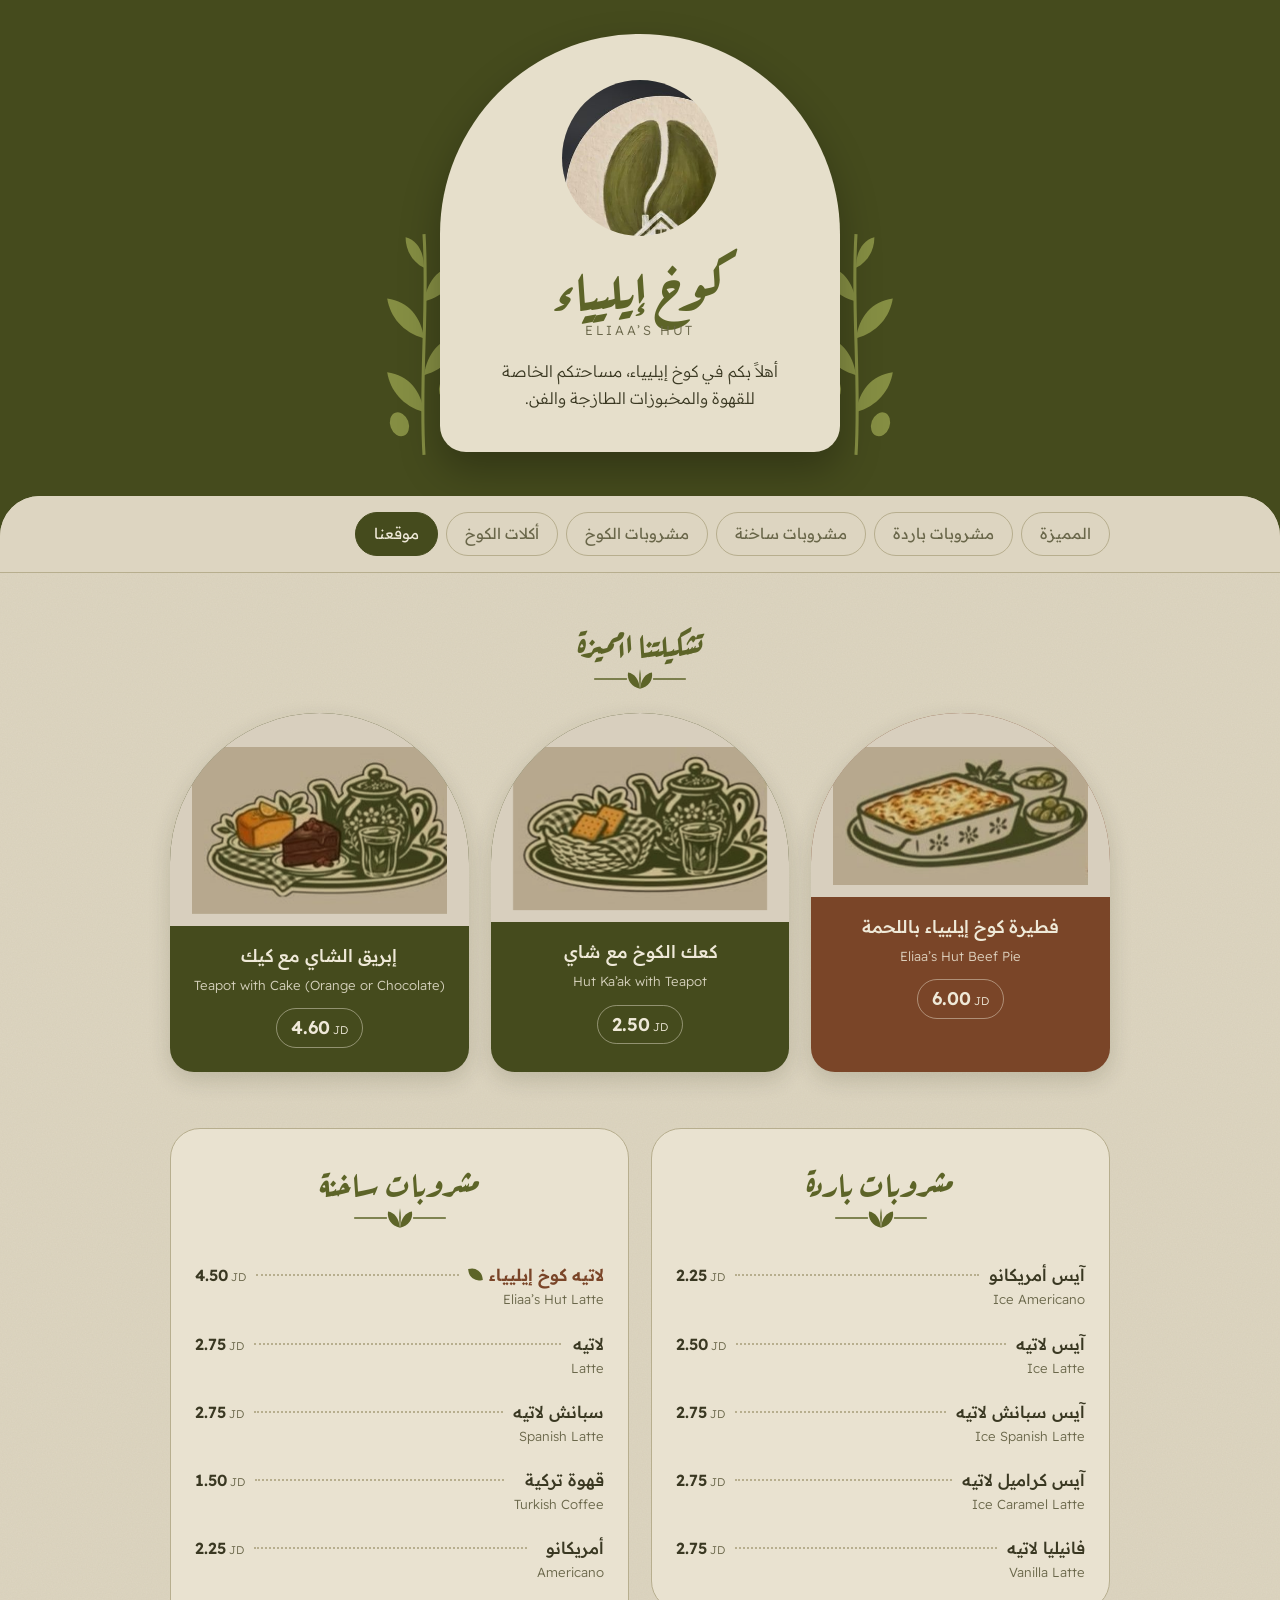
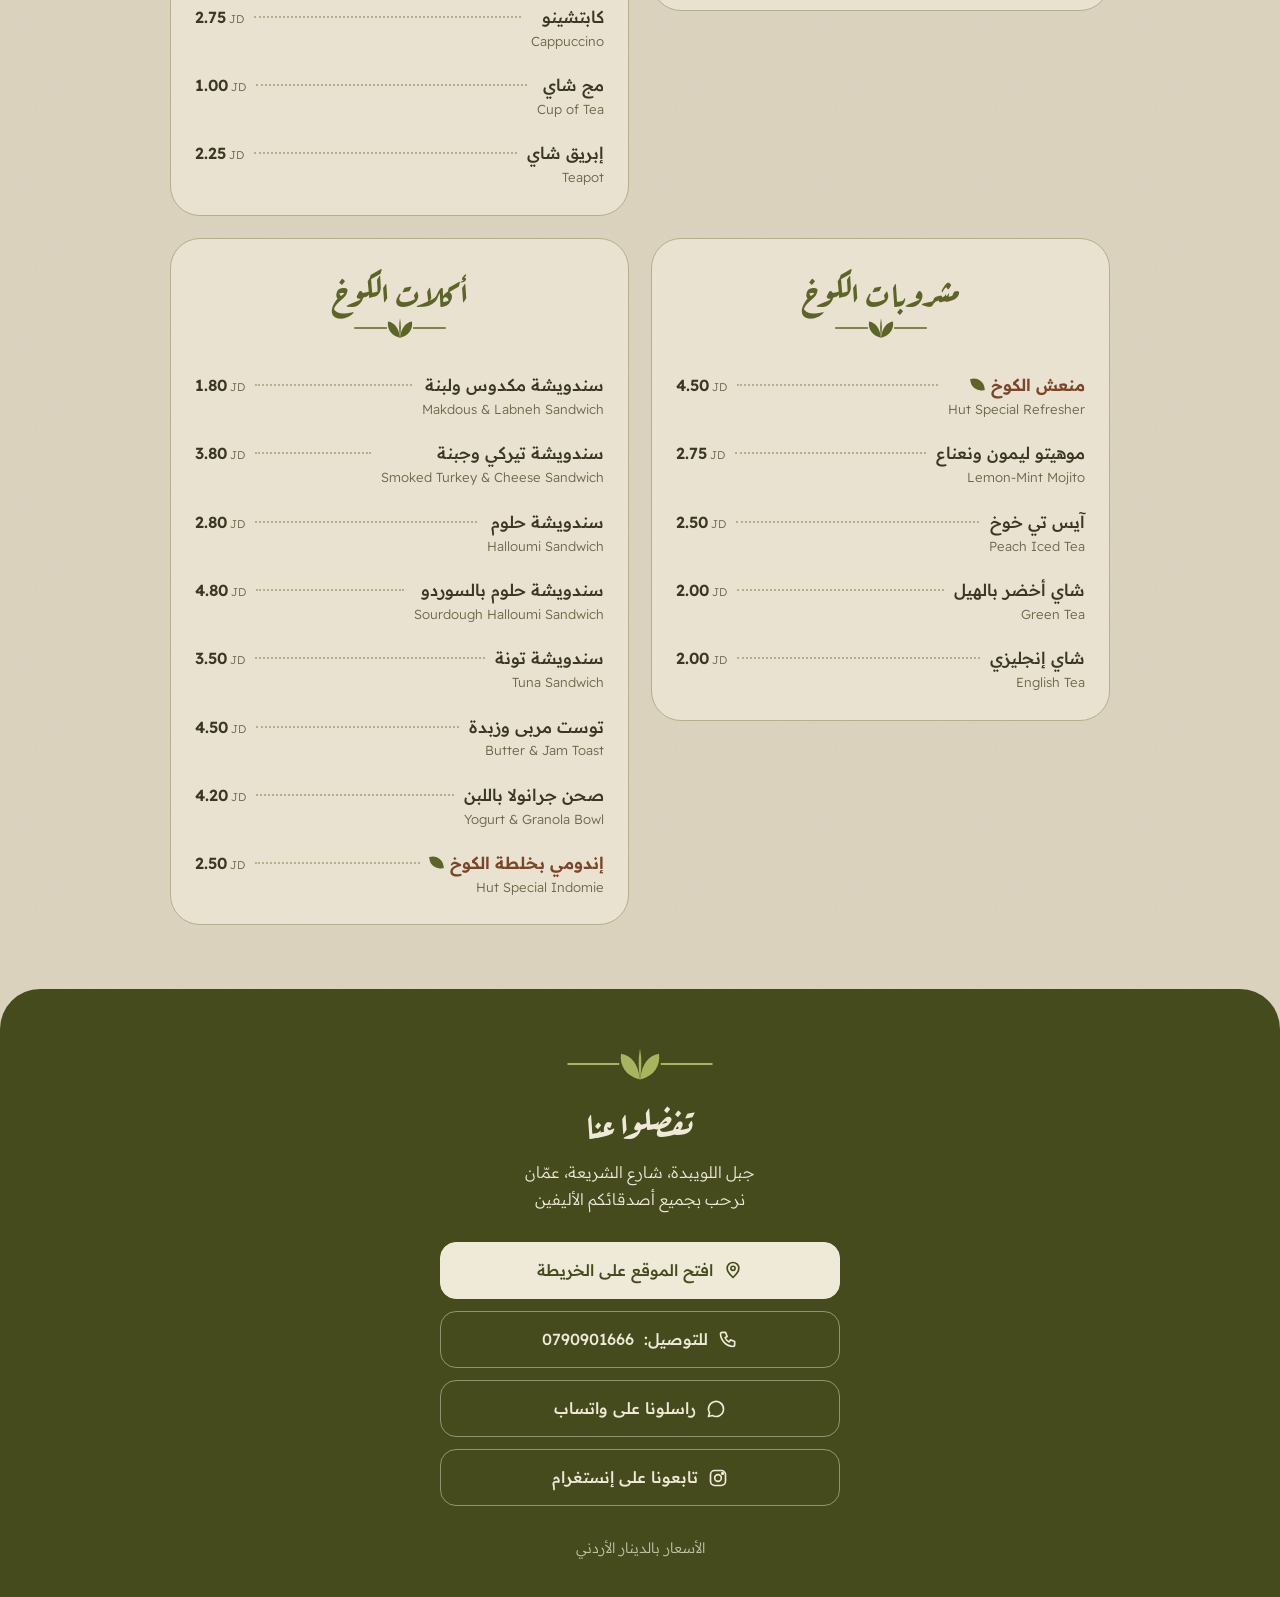
==== index.html @ 7c91b7c4 "Rename index (1).html to index.html" ====
<!DOCTYPE html>
<html lang="ar" dir="rtl">
<head>
<meta charset="utf-8">
<meta name="viewport" content="width=device-width, initial-scale=1, viewport-fit=cover">
<title>كوخ إيليياء | القائمة</title>
<link rel="preconnect" href="https://fonts.googleapis.com">
<link rel="preconnect" href="https://fonts.gstatic.com" crossorigin>
<link href="https://fonts.googleapis.com/css2?family=Aref+Ruqaa:wght@400;700&family=Readex+Pro:wght@300;400;500;600&display=swap" rel="stylesheet">
<style>
:root{
  --bg:#ddd5c1; --paper:#e9e2d0; --ink:#3a3822; --soft:#6a674a; --olive:#5d6428; --olive-d:#454b1d;
  --brown:#7a4528; --line:#b7ae8e; --on-olive:#efe9d8; --arch:#e6dfcb; --tile:#d8cfbe;
  box-sizing:border-box; padding-top:env(safe-area-inset-top,0px); padding-bottom:env(safe-area-inset-bottom,0px);
}
@media (prefers-color-scheme:dark){
  :root:not([data-theme="light"]){--bg:#1b1e14;--paper:#252919;--ink:#ece5d1;--soft:#b3ad8e;--olive:#a9b45e;--olive-d:#363b1a;--brown:#d9a07a;--line:#434730;--on-olive:#ece5d1}
}
:root[data-theme="dark"]{--bg:#1b1e14;--paper:#252919;--ink:#ece5d1;--soft:#b3ad8e;--olive:#a9b45e;--olive-d:#363b1a;--brown:#d9a07a;--line:#434730;--on-olive:#ece5d1}
*{box-sizing:border-box}
html{scroll-behavior:smooth;scroll-padding-top:calc(env(safe-area-inset-top,0px) + 70px)}
body{margin:0;background:var(--bg);color:var(--ink);font-family:"Readex Pro","Segoe UI",Tahoma,sans-serif;line-height:1.7;overflow-x:hidden;
  background-image:url("data:image/svg+xml,%3Csvg xmlns='http://www.w3.org/2000/svg' width='160' height='160'%3E%3Cfilter id='n'%3E%3CfeTurbulence type='fractalNoise' baseFrequency='.8' numOctaves='2'/%3E%3CfeColorMatrix values='0 0 0 0 .3 0 0 0 0 .28 0 0 0 0 .15 0 0 0 .08 0'/%3E%3C/filter%3E%3Crect width='160' height='160' filter='url(%23n)'/%3E%3C/svg%3E")}
body::before{content:"";position:fixed;inset:0 0 auto;height:env(safe-area-inset-top,0px);background:var(--olive-d);z-index:20}
a{color:inherit}
:focus-visible{outline:3px solid var(--brown);outline-offset:3px;border-radius:8px}
.wrap{max-width:980px;margin:0 auto;padding:0 20px}
.ar-font{font-family:"Aref Ruqaa","Amiri",serif}

/* hero: cream arch on olive, as on their printed menu */
.hero{background:var(--olive-d);color:var(--on-olive);padding:34px 0 84px;position:relative;overflow:hidden}
.hero .wrap{display:flex;justify-content:center;position:relative}
.arch{position:relative;width:min(100%,400px);background:var(--arch);color:var(--olive-d);border-radius:200px 200px 26px 26px;padding:46px 26px 40px;text-align:center;box-shadow:0 18px 40px rgba(0,0,0,.28);animation:up .9s cubic-bezier(.2,.7,.2,1) both}
.arch img{width:156px;height:156px;border-radius:50%;display:block;margin:0 auto 16px;animation:pop .9s .25s cubic-bezier(.2,.8,.3,1.2) both}
.arch h1{font-family:"Aref Ruqaa",serif;font-weight:700;font-size:clamp(2.6rem,11vw,3.4rem);line-height:1.2;margin:0;color:#5d6428}
.arch .en{margin:2px 0 16px;direction:ltr;font-weight:300;letter-spacing:.2em;font-size:.82rem;color:#6a674a}
.arch p.t{margin:0 auto;max-width:28ch;font-weight:300;font-size:1rem;color:#3a3822}
.twig{position:absolute;bottom:-6px;width:92px;height:230px;color:#8d9648;opacity:.9}
.twig.l{left:calc(50% - min(50%,200px) - 62px)}
.twig.r{right:calc(50% - min(50%,200px) - 62px);transform:scaleX(-1)}
@media(max-width:560px){.twig{display:none}}
@keyframes up{from{opacity:0;transform:translateY(26px)}to{opacity:1;transform:none}}
@keyframes pop{from{opacity:0;transform:scale(.7)}to{opacity:1;transform:none}}

.sheet{position:relative;margin-top:-40px;background:var(--bg);border-radius:40px 40px 0 0;background-image:inherit}

/* chips */
nav{position:sticky;top:env(safe-area-inset-top,0px);z-index:9;background:var(--bg);padding:12px 0;border-radius:40px 40px 0 0;box-shadow:0 1px 0 var(--line)}
nav .row{display:flex;gap:8px;overflow-x:auto;padding:4px 20px;scrollbar-width:none;max-width:980px;margin:0 auto}
nav .row::-webkit-scrollbar{display:none}
nav a{flex:none;text-decoration:none;font-size:.95rem;padding:8px 18px;border-radius:999px;border:1px solid var(--line);color:var(--soft);transition:background .2s,color .2s}
nav a.on{background:var(--olive-d);color:var(--on-olive);border-color:var(--olive-d)}

.sec-head{text-align:center;margin:0 0 22px}
.sec-head h2{font-family:"Aref Ruqaa",serif;font-weight:700;font-size:2.1rem;margin:0;line-height:1.3;color:var(--olive)}
.leaf{display:block;margin:4px auto 0;width:96px;height:24px;color:var(--olive)}
section{padding-top:48px}

/* signature cards */
.sig{display:grid;gap:18px}
.card{display:grid;grid-template-columns:42% 1fr;border-radius:24px;overflow:hidden;background:var(--olive-d);color:#efe9d8;box-shadow:0 8px 22px rgba(40,40,15,.16)}
.card.b{background:#7a4528}
.card .pic{background:var(--tile);display:flex;align-items:center;justify-content:center;padding:10px}
.card .pic img{width:100%;height:auto;display:block;mix-blend-mode:multiply}
.card .tx{padding:18px 18px;display:flex;flex-direction:column;justify-content:center;gap:6px}
.card .ar{font-size:1.1rem;font-weight:500;line-height:1.5}
.card .lat{font-size:.82rem;font-weight:300;opacity:.85;direction:ltr;text-align:right}
.card .p{align-self:flex-start;margin-top:6px;font-weight:600;font-size:1.15rem;direction:ltr;unicode-bidi:isolate;padding:3px 14px;border:1px solid rgba(239,233,216,.45);border-radius:999px}
.card .p small{font-weight:300;font-size:.7rem;margin-inline-start:3px}
@media(min-width:760px){
  .sig{grid-template-columns:repeat(3,1fr);gap:22px}
  .card{display:flex;flex-direction:column;border-radius:150px 150px 24px 24px}
  .card .pic{padding:34px 22px 12px}
  .card .tx{align-items:center;text-align:center;padding:16px 18px 24px}
  .card .lat{text-align:center}
  .card .p{align-self:center}
}

/* menu panels */
.panels{display:grid;gap:22px}
@media(min-width:820px){.panels{grid-template-columns:1fr 1fr;align-items:start}}
.panel{background:var(--paper);border:1px solid var(--line);border-radius:30px;padding:30px 24px 16px}
.panel section{padding:0}
.item{display:flex;align-items:baseline;gap:10px;padding:10px 0}
.item .n{flex:none;max-width:72%}
.item .ar{display:block;font-weight:500;font-size:1.04rem;line-height:1.5}
.item .lat{display:block;font-size:.82rem;color:var(--soft);font-weight:300;direction:ltr;text-align:right}
.item .dots{flex:1;border-bottom:2px dotted var(--line);transform:translateY(-5px);min-width:14px}
.item .p{flex:none;font-weight:600;color:var(--olive-d);direction:ltr;unicode-bidi:isolate;font-variant-numeric:tabular-nums}
.item .p small{font-weight:300;color:var(--soft);font-size:.7rem;margin-inline-start:3px}
:root:not([data-theme="light"]) .item .p{color:var(--ink)}
.item.house .ar{color:var(--brown);font-weight:600}
.item.house .ar::after{content:"";display:inline-block;width:.8em;height:.8em;margin-inline-start:7px;background:var(--olive);border-radius:0 80% 0 80%;transform:rotate(-8deg)}

/* footer */
footer{margin-top:64px;background:var(--olive-d);color:var(--on-olive);border-radius:40px 40px 0 0;padding:56px 0 calc(36px + env(safe-area-inset-bottom,0px));text-align:center;position:relative;overflow:hidden}
footer .orn{display:block;width:150px;height:38px;margin:0 auto 10px;color:#a9b45e}
footer h2{font-family:"Aref Ruqaa",serif;font-weight:700;font-size:2.2rem;margin:0 0 6px}
footer .addr{margin:0 0 28px;font-weight:300}
.btns{display:grid;gap:12px;max-width:400px;margin:0 auto}
.btn{display:flex;align-items:center;justify-content:center;gap:10px;padding:14px 18px;border-radius:16px;text-decoration:none;font-weight:500;border:1.5px solid rgba(239,233,216,.45);color:#efe9d8;transition:background .2s}
.btn.main{background:#efe9d8;color:#454b1d;border-color:#efe9d8}
.btn svg{width:20px;height:20px;flex:none}
.btn .tel{direction:ltr;unicode-bidi:isolate}
.btn:hover{background:rgba(239,233,216,.14)}
.btn.main:hover{background:#fff}
footer .tag{margin:30px 0 0;font-weight:300;font-size:.9rem;opacity:.75}
@media(prefers-reduced-motion:reduce){.arch,.arch img{animation:none}html{scroll-behavior:auto}}
</style>
</head>
<body>
<svg width="0" height="0" style="position:absolute" aria-hidden="true">
  <symbol id="leaf" viewBox="0 0 84 22"><g fill="currentColor"><path d="M0 11h30M54 11h30" stroke="currentColor" stroke-width="1.2" fill="none"/><path d="M42 20C34 18 30 12 31 5c6 1 10 6 11 15z"/><path d="M42 20C50 18 54 12 53 5c-6 1-10 6-11 15z"/><path d="M42 20C41 13 41 8 42 2c1 6 1 11 0 18z"/></g></symbol>
  <symbol id="twig" viewBox="0 0 60 150"><g fill="currentColor"><path d="M30 148C27 100 33 50 30 4" stroke="currentColor" stroke-width="2" fill="none"/><path d="M30 120C16 116 8 106 6 94c14 2 22 12 24 26z"/><path d="M30 96C44 92 52 82 54 70c-14 2-22 12-24 26z"/><path d="M30 72C16 68 8 58 6 46c14 2 22 12 24 26z"/><path d="M30 48C44 44 50 36 52 24c-14 2-20 12-22 24z"/><path d="M30 26C22 22 18 14 18 6c8 2 12 10 12 20z"/><ellipse cx="14" cy="128" rx="6" ry="8" transform="rotate(-20 14 128)"/><ellipse cx="46" cy="104" rx="6" ry="8" transform="rotate(20 46 104)"/></g></symbol>
</svg>

<header class="hero">
  <div class="wrap">
    <svg class="twig l" aria-hidden="true"><use href="#twig"/></svg>
    <svg class="twig r" aria-hidden="true"><use href="#twig"/></svg>
    <div class="arch">
      <img src="[data-uri]" alt="شعار كوخ إيليياء: حبة بن خضراء وبيت صغير">
      <h1>كوخ إيليياء</h1>
      <p class="en">ELIAA’S HUT</p>
      <p class="t">أهلاً بكم في كوخ إيليياء، مساحتكم الخاصة للقهوة والمخبوزات الطازجة والفن.</p>
    </div>
  </div>
</header>

<div class="sheet">
<nav aria-label="أقسام القائمة"><div class="row" id="tabs"></div></nav>
<main class="wrap" id="menu">
  <section id="sig">
    <div class="sec-head"><h2>تشكيلتنا المميزة</h2><svg class="leaf" aria-hidden="true"><use href="#leaf"/></svg></div>
    <div class="sig">
      <div class="card b"><div class="pic"><img alt="فطيرة اللحمة" src="[data-uri]"></div><div class="tx"><span class="ar">فطيرة كوخ إيليياء باللحمة</span><span class="lat">Eliaa’s Hut Beef Pie</span><span class="p">6.00<small>JD</small></span></div></div>
      <div class="card"><div class="pic"><img alt="كعك مع إبريق شاي" src="[data-uri]"></div><div class="tx"><span class="ar">كعك الكوخ مع شاي</span><span class="lat">Hut Ka’ak with Teapot</span><span class="p">2.50<small>JD</small></span></div></div>
      <div class="card"><div class="pic"><img alt="إبريق شاي مع كيك" src="[data-uri]"></div><div class="tx"><span class="ar">إبريق الشاي مع كيك</span><span class="lat">Teapot with Cake (Orange or Chocolate)</span><span class="p">4.60<small>JD</small></span></div></div>
    </div>
  </section>
  <div class="panels" id="panels" style="margin-top:56px"></div>
</main>

<footer id="find">
  <div class="wrap">
    <svg class="orn" aria-hidden="true"><use href="#leaf"/></svg>
    <h2>تفضلوا عنا</h2>
    <p class="addr">جبل اللويبدة، شارع الشريعة، عمّان<br>نرحب بجميع أصدقائكم الأليفين</p>
    <div class="btns">
      <a class="btn main" href="https://maps.app.goo.gl/DpFZ5mfxwwh576C3A" target="_blank" rel="noopener">
        <svg viewBox="0 0 24 24" fill="none" stroke="currentColor" stroke-width="2" stroke-linecap="round" stroke-linejoin="round"><path d="M12 21s7-6.2 7-11a7 7 0 1 0-14 0c0 4.8 7 11 7 11z"/><circle cx="12" cy="10" r="2.5"/></svg>
        افتح الموقع على الخريطة</a>
      <a class="btn" href="tel:+962790901666">
        <svg viewBox="0 0 24 24" fill="none" stroke="currentColor" stroke-width="2" stroke-linecap="round" stroke-linejoin="round"><path d="M5 4h4l2 5-2.5 1.5a11 11 0 0 0 5 5L15 13l5 2v4a2 2 0 0 1-2 2A16 16 0 0 1 3 6a2 2 0 0 1 2-2z"/></svg>
        للتوصيل: <span class="tel">0790901666</span></a>
      <a class="btn" href="https://wa.me/962790901666" target="_blank" rel="noopener">
        <svg viewBox="0 0 24 24" fill="none" stroke="currentColor" stroke-width="2" stroke-linecap="round" stroke-linejoin="round"><path d="M21 12a9 9 0 0 1-13.4 7.8L3 21l1.3-4.4A9 9 0 1 1 21 12z"/></svg>
        راسلونا على واتساب</a>
      <a class="btn" href="https://www.instagram.com/kukhelia.jo" target="_blank" rel="noopener">
        <svg viewBox="0 0 24 24" fill="none" stroke="currentColor" stroke-width="2" stroke-linecap="round" stroke-linejoin="round"><rect x="3" y="3" width="18" height="18" rx="5"/><circle cx="12" cy="12" r="4"/><circle cx="17.5" cy="6.5" r="1" fill="currentColor"/></svg>
        تابعونا على إنستغرام</a>
    </div>
    <p class="tag">الأسعار بالدينار الأردني</p>
  </div>
</footer>
</div>

<script>
var M=[
{id:"cold",t:"مشروبات باردة",i:[
 ["آيس أمريكانو","Ice Americano","2.25"],["آيس لاتيه","Ice Latte","2.50"],
 ["آيس سبانش لاتيه","Ice Spanish Latte","2.75"],["آيس كراميل لاتيه","Ice Caramel Latte","2.75"],
 ["فانيليا لاتيه","Vanilla Latte","2.75"]]},
{id:"hot",t:"مشروبات ساخنة",i:[
 ["لاتيه كوخ إيليياء","Eliaa’s Hut Latte","4.50",1],["لاتيه","Latte","2.75"],
 ["سبانش لاتيه","Spanish Latte","2.75"],["قهوة تركية","Turkish Coffee","1.50"],
 ["أمريكانو","Americano","2.25"],["كابتشينو","Cappuccino","2.75"],
 ["مج شاي","Cup of Tea","1.00"],["إبريق شاي","Teapot","2.25"]]},
{id:"hut",t:"مشروبات الكوخ",i:[
 ["منعش الكوخ","Hut Special Refresher","4.50",1],["موهيتو ليمون ونعناع","Lemon-Mint Mojito","2.75"],
 ["آيس تي خوخ","Peach Iced Tea","2.50"],["شاي أخضر بالهيل","Green Tea","2.00"],
 ["شاي إنجليزي","English Tea","2.00"]]},
{id:"food",t:"أكلات الكوخ",i:[
 ["سندويشة مكدوس ولبنة","Makdous & Labneh Sandwich","1.80"],
 ["سندويشة تيركي وجبنة","Smoked Turkey & Cheese Sandwich","3.80"],
 ["سندويشة حلوم","Halloumi Sandwich","2.80"],
 ["سندويشة حلوم بالسوردو","Sourdough Halloumi Sandwich","4.80"],
 ["سندويشة تونة","Tuna Sandwich","3.50"],
 ["توست مربى وزبدة","Butter & Jam Toast","4.50"],
 ["صحن جرانولا باللبن","Yogurt & Granola Bowl","4.20"],
 ["إندومي بخلطة الكوخ","Hut Special Indomie","2.50",1]]}
];
var h="",t='<a href="#sig">المميزة</a>';
M.forEach(function(s){
  h+='<div class="panel"><section id="'+s.id+'"><div class="sec-head"><h2>'+s.t+'</h2><svg class="leaf" aria-hidden="true"><use href="#leaf"/></svg></div>';
  s.i.forEach(function(x){
    h+='<div class="item'+(x[3]?' house':'')+'"><div class="n"><span class="ar">'+x[0]+'</span><span class="lat">'+x[1]+'</span></div><span class="dots"></span><span class="p">'+x[2]+'<small>JD</small></span></div>';
  });
  h+='</section></div>';
  t+='<a href="#'+s.id+'">'+s.t+'</a>';
});
document.getElementById("panels").innerHTML=h;
var tabs=document.getElementById("tabs");tabs.innerHTML=t+'<a href="#find">موقعنا</a>';
var links=[].slice.call(tabs.children);
if("IntersectionObserver" in window){
  var io=new IntersectionObserver(function(es){es.forEach(function(e){if(e.isIntersecting){
    links.forEach(function(a){var on=a.getAttribute("href")==="#"+e.target.id;a.classList.toggle("on",on);
      if(on){try{a.scrollIntoView({inline:"center",block:"nearest"})}catch(_){}}});
  }})},{rootMargin:"-30% 0px -60% 0px"});
  [].slice.call(document.querySelectorAll("section,#find")).forEach(function(s){io.observe(s)});
}
</script>
</body>
</html>
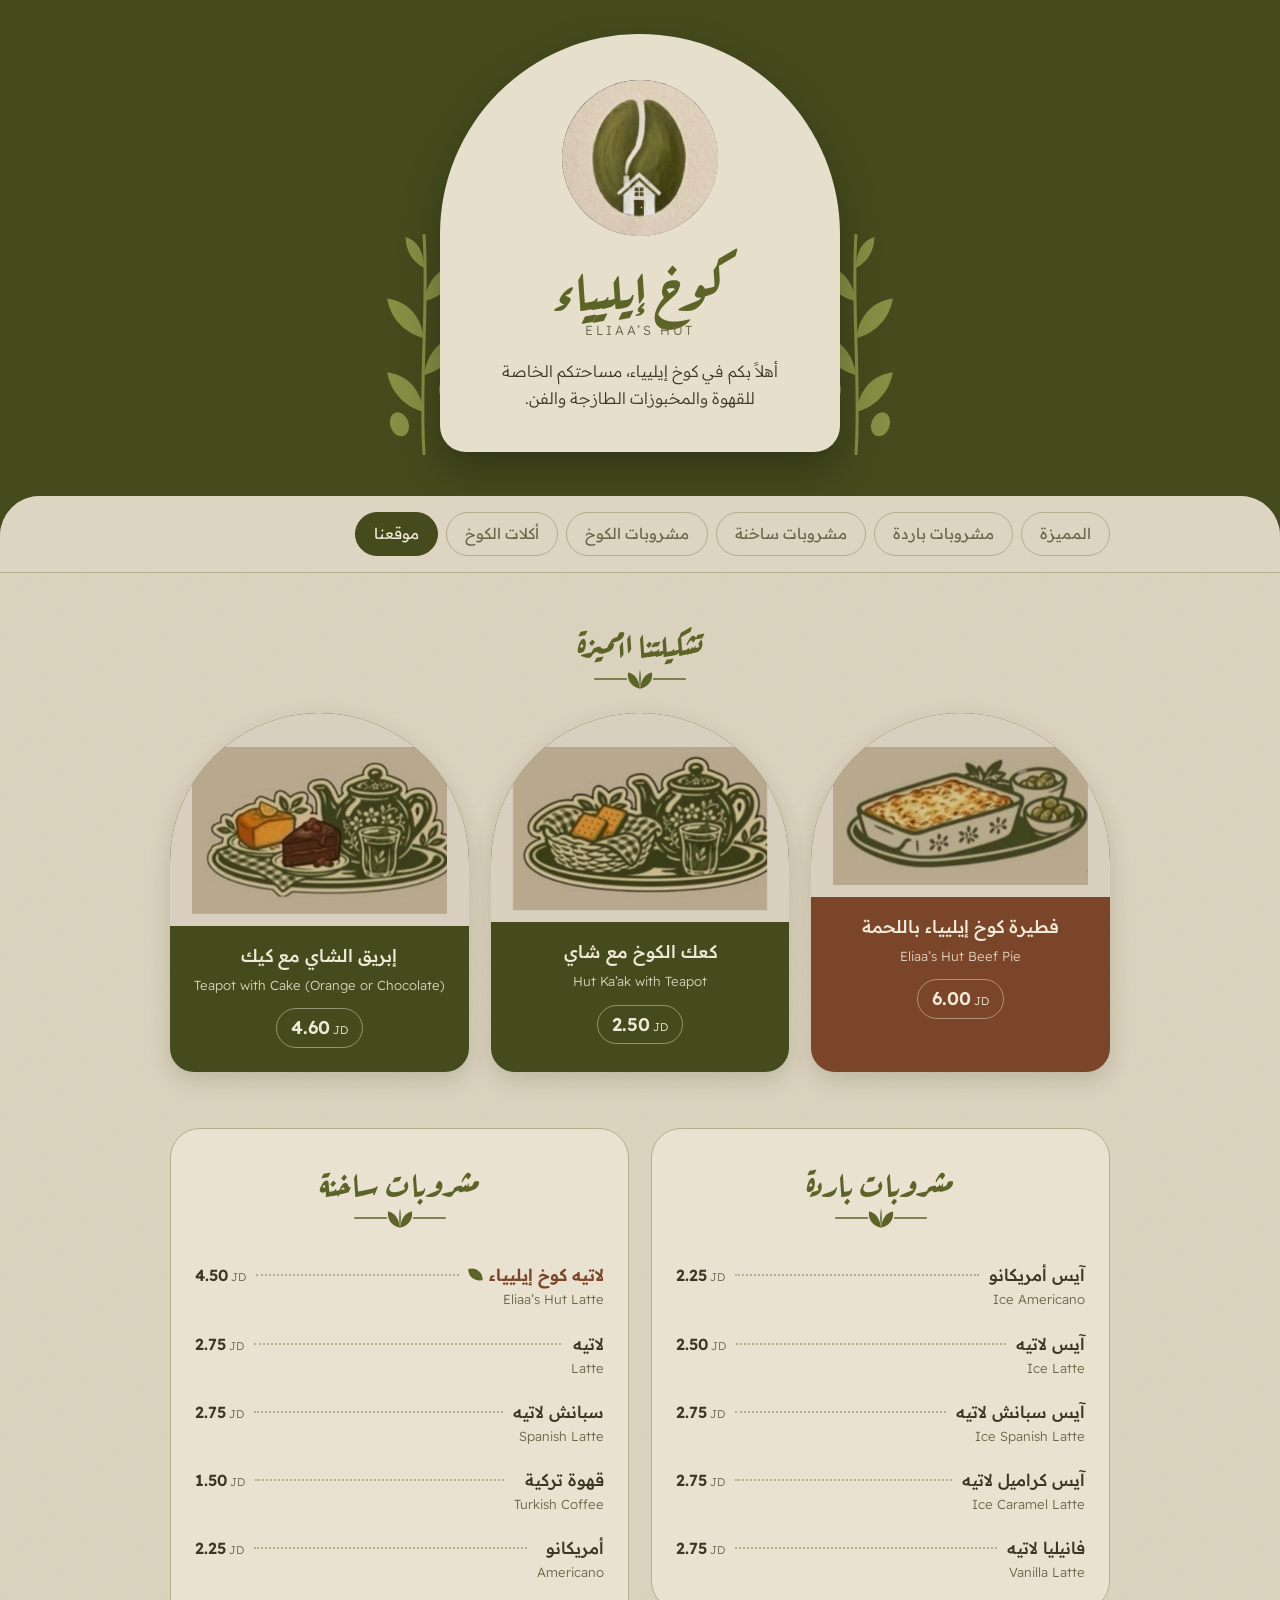
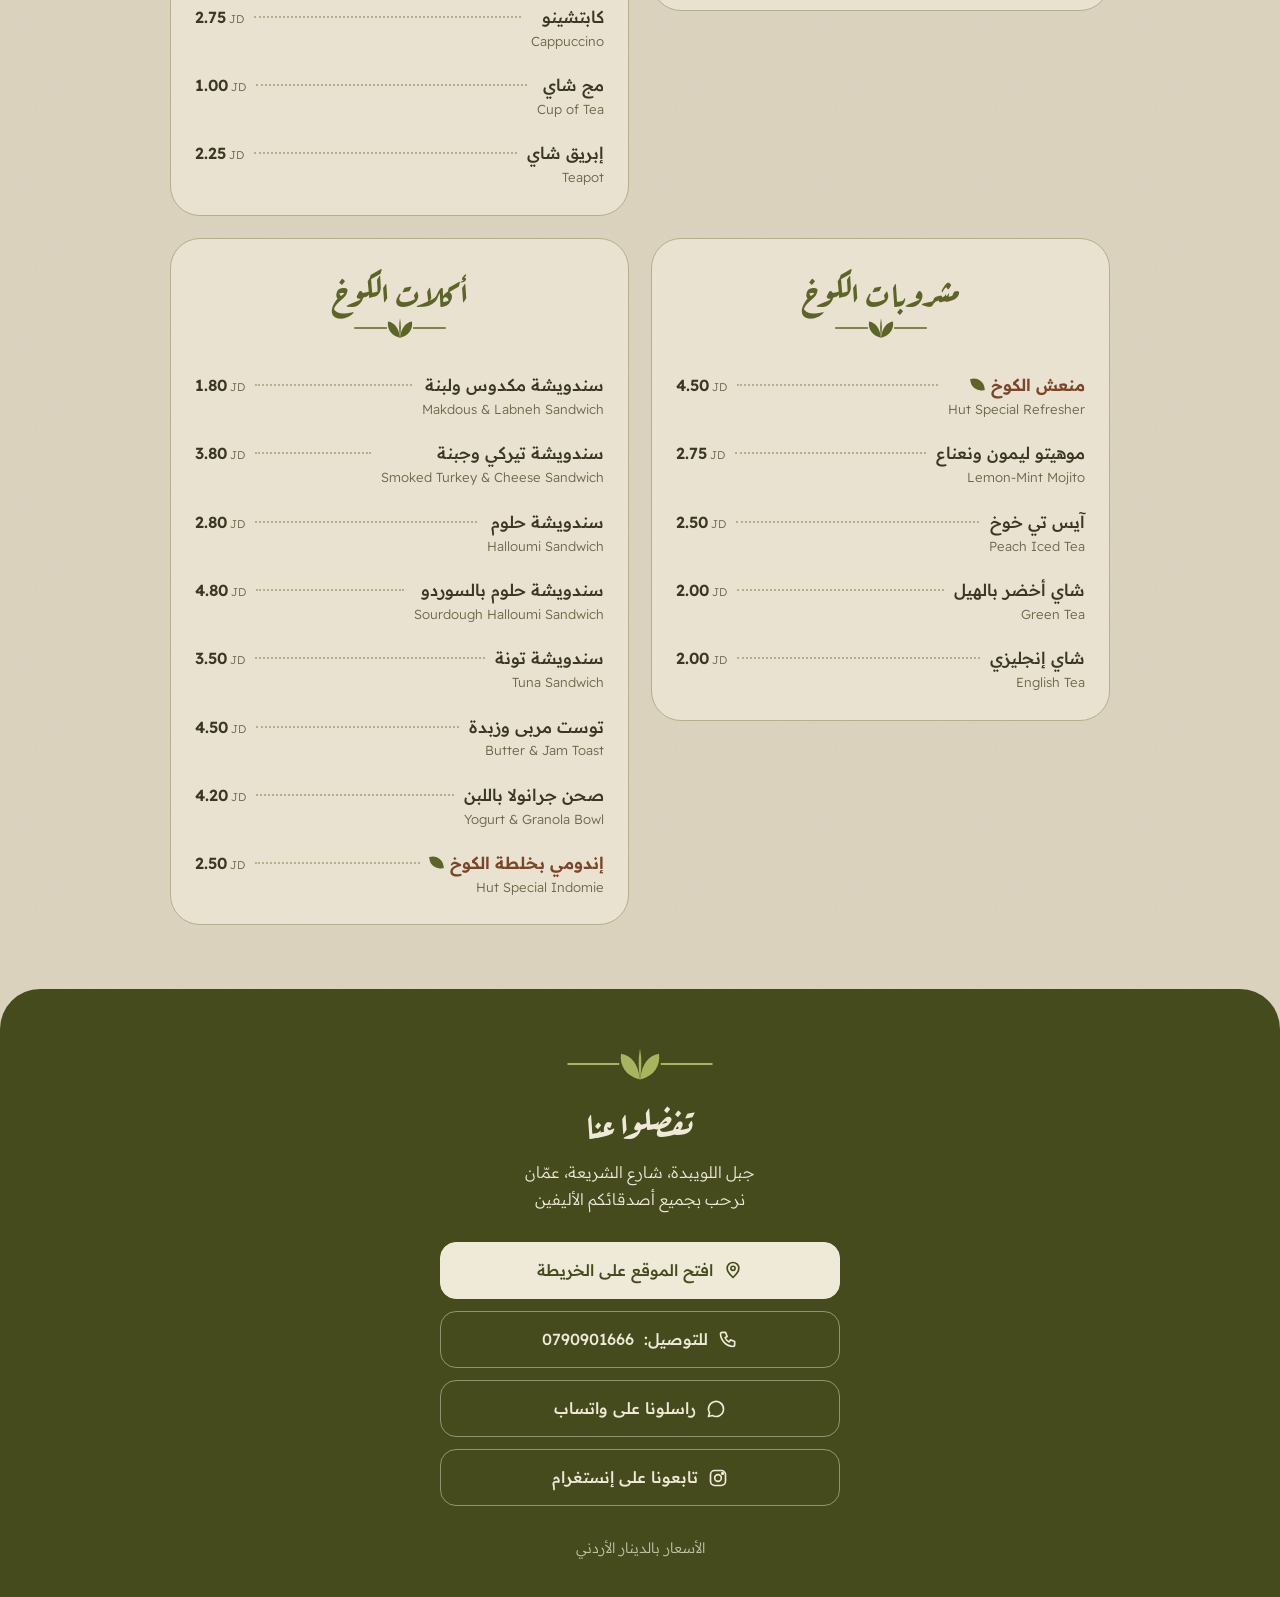
==== commit 981f6fef: "Update index.html" ====
--- a/index.html
+++ b/index.html
@@ -19,7 +19,7 @@
 :root[data-theme="dark"]{--bg:#1b1e14;--paper:#252919;--ink:#ece5d1;--soft:#b3ad8e;--olive:#a9b45e;--olive-d:#363b1a;--brown:#d9a07a;--line:#434730;--on-olive:#ece5d1}
 *{box-sizing:border-box}
 html{scroll-behavior:smooth;scroll-padding-top:calc(env(safe-area-inset-top,0px) + 70px)}
-body{margin:0;background:var(--bg);color:var(--ink);font-family:"Readex Pro","Segoe UI",Tahoma,sans-serif;line-height:1.7;overflow-x:hidden;
+body{margin:0;background:var(--bg);color:var(--ink);font-family:"Readex Pro","Segoe UI",Tahoma,sans-serif;line-height:1.7;overflow-x:clip;
   background-image:url("data:image/svg+xml,%3Csvg xmlns='http://www.w3.org/2000/svg' width='160' height='160'%3E%3Cfilter id='n'%3E%3CfeTurbulence type='fractalNoise' baseFrequency='.8' numOctaves='2'/%3E%3CfeColorMatrix values='0 0 0 0 .3 0 0 0 0 .28 0 0 0 0 .15 0 0 0 .08 0'/%3E%3C/filter%3E%3Crect width='160' height='160' filter='url(%23n)'/%3E%3C/svg%3E")}
 body::before{content:"";position:fixed;inset:0 0 auto;height:env(safe-area-inset-top,0px);background:var(--olive-d);z-index:20}
 a{color:inherit}
@@ -119,7 +119,7 @@
     <svg class="twig l" aria-hidden="true"><use href="#twig"/></svg>
     <svg class="twig r" aria-hidden="true"><use href="#twig"/></svg>
     <div class="arch">
-      <img src="[data-uri]" alt="شعار كوخ إيليياء: حبة بن خضراء وبيت صغير">
+      <img src="[data-uri]" alt="شعار كوخ إيليياء: حبة بن خضراء وبيت صغير">
       <h1>كوخ إيليياء</h1>
       <p class="en">ELIAA’S HUT</p>
       <p class="t">أهلاً بكم في كوخ إيليياء، مساحتكم الخاصة للقهوة والمخبوزات الطازجة والفن.</p>
@@ -202,12 +202,18 @@
 document.getElementById("panels").innerHTML=h;
 var tabs=document.getElementById("tabs");tabs.innerHTML=t+'<a href="#find">موقعنا</a>';
 var links=[].slice.call(tabs.children);
+var cur="";
+function setOn(id){
+  if(id===cur)return;cur=id;
+  links.forEach(function(a){
+    var on=a.getAttribute("href")==="#"+id;a.classList.toggle("on",on);
+    if(on){var r=a.getBoundingClientRect(),t=tabs.getBoundingClientRect();
+      tabs.scrollLeft+=(r.left+r.width/2)-(t.left+t.width/2);}
+  });
+}
 if("IntersectionObserver" in window){
-  var io=new IntersectionObserver(function(es){es.forEach(function(e){if(e.isIntersecting){
-    links.forEach(function(a){var on=a.getAttribute("href")==="#"+e.target.id;a.classList.toggle("on",on);
-      if(on){try{a.scrollIntoView({inline:"center",block:"nearest"})}catch(_){}}});
-  }})},{rootMargin:"-30% 0px -60% 0px"});
-  [].slice.call(document.querySelectorAll("section,#find")).forEach(function(s){io.observe(s)});
+  var io=new IntersectionObserver(function(es){es.forEach(function(e){if(e.isIntersecting)setOn(e.target.id)})},{rootMargin:"-30% 0px -60% 0px"});
+  [].slice.call(document.querySelectorAll("section,#find")).forEach(function(x){io.observe(x)});
 }
 </script>
 </body>
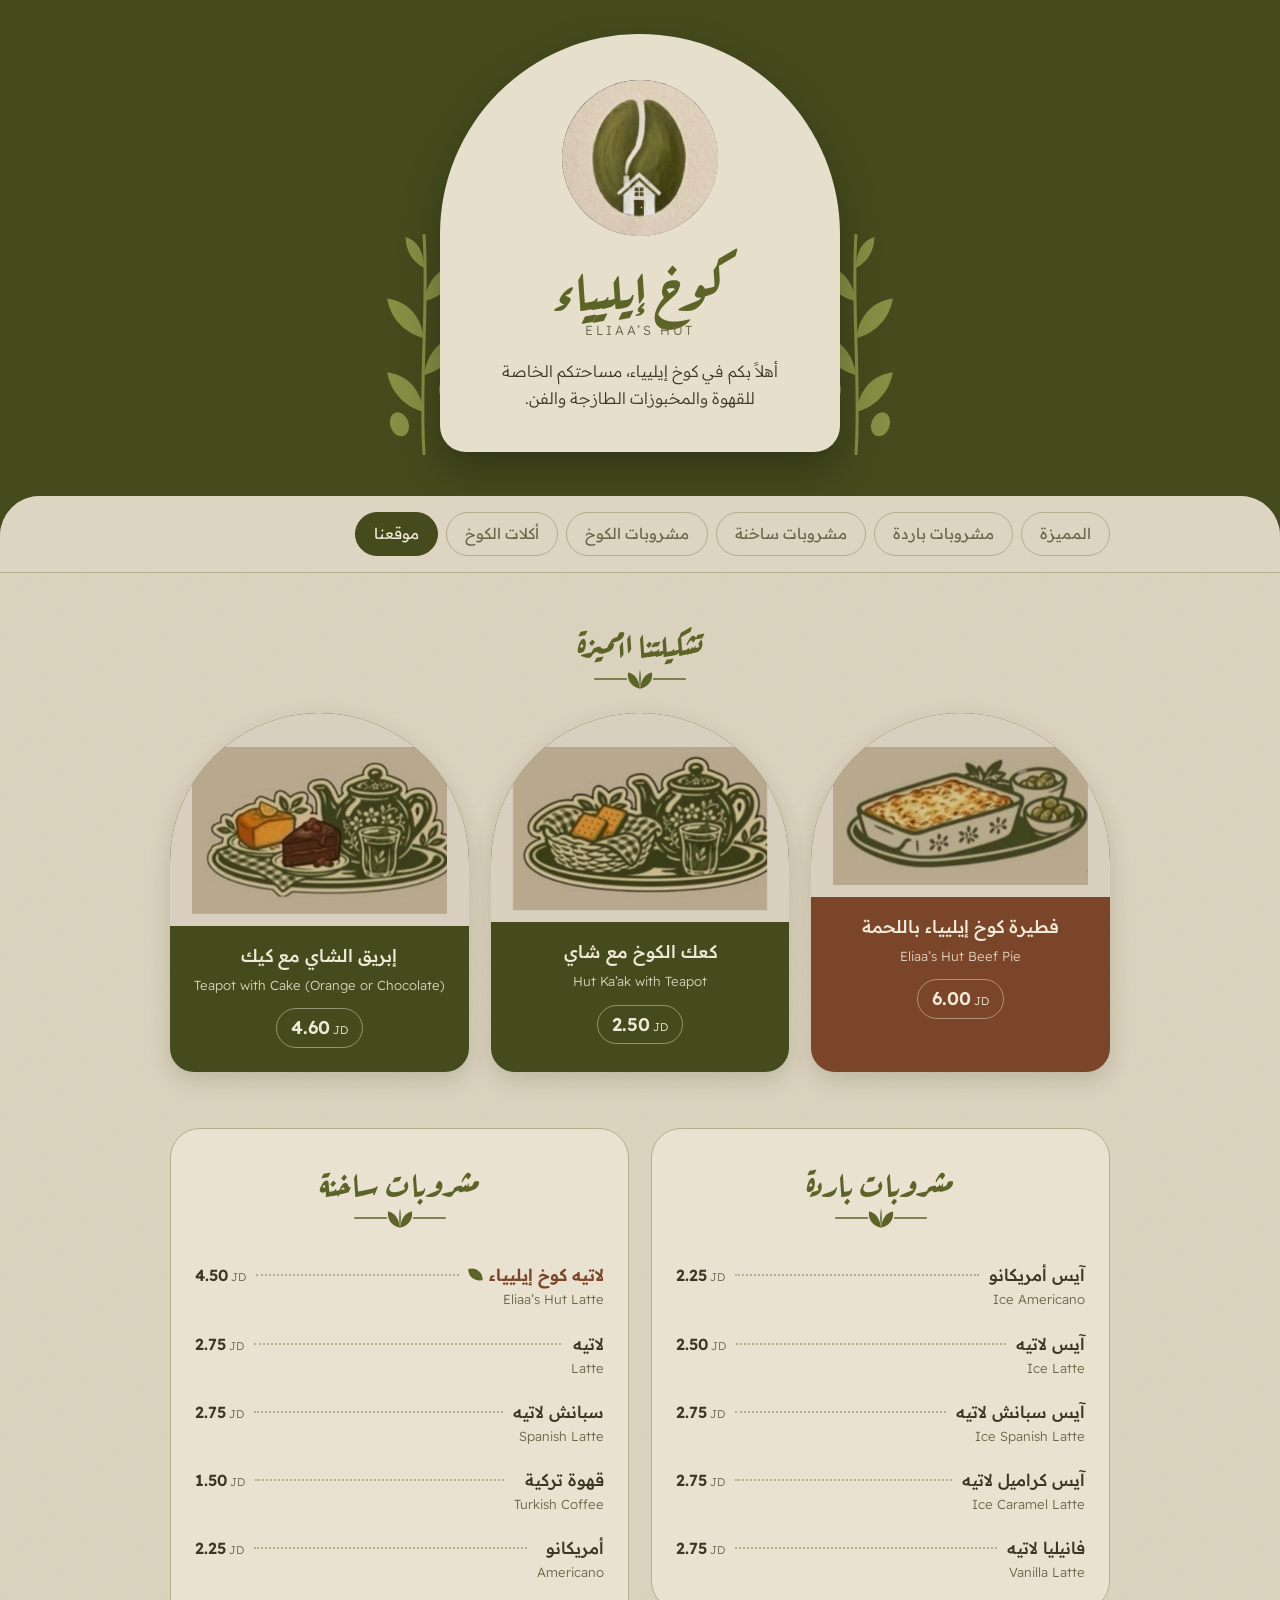
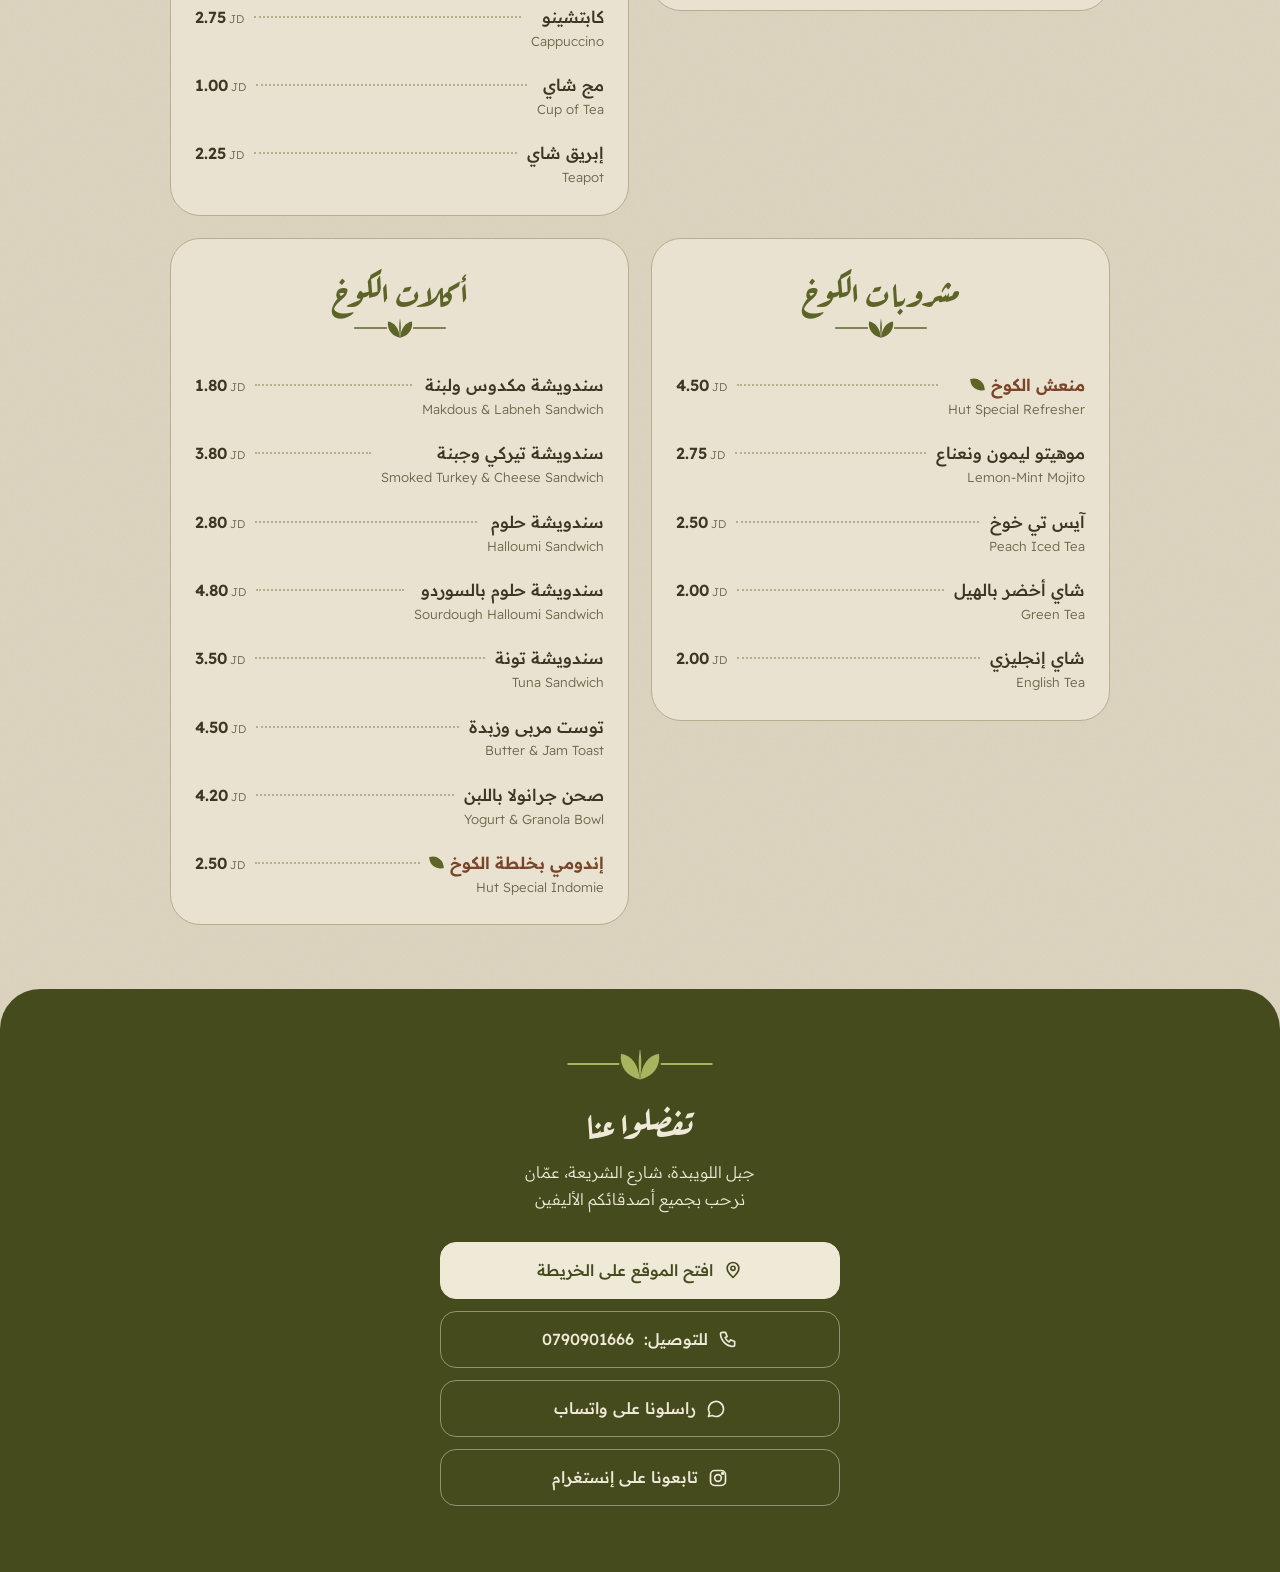
==== commit eef144a0: "Update index.html" ====
--- a/index.html
+++ b/index.html
@@ -160,7 +160,7 @@
         <svg viewBox="0 0 24 24" fill="none" stroke="currentColor" stroke-width="2" stroke-linecap="round" stroke-linejoin="round"><rect x="3" y="3" width="18" height="18" rx="5"/><circle cx="12" cy="12" r="4"/><circle cx="17.5" cy="6.5" r="1" fill="currentColor"/></svg>
         تابعونا على إنستغرام</a>
     </div>
-    <p class="tag">الأسعار بالدينار الأردني</p>
+    <p class="tag"></p>
   </div>
 </footer>
 </div>
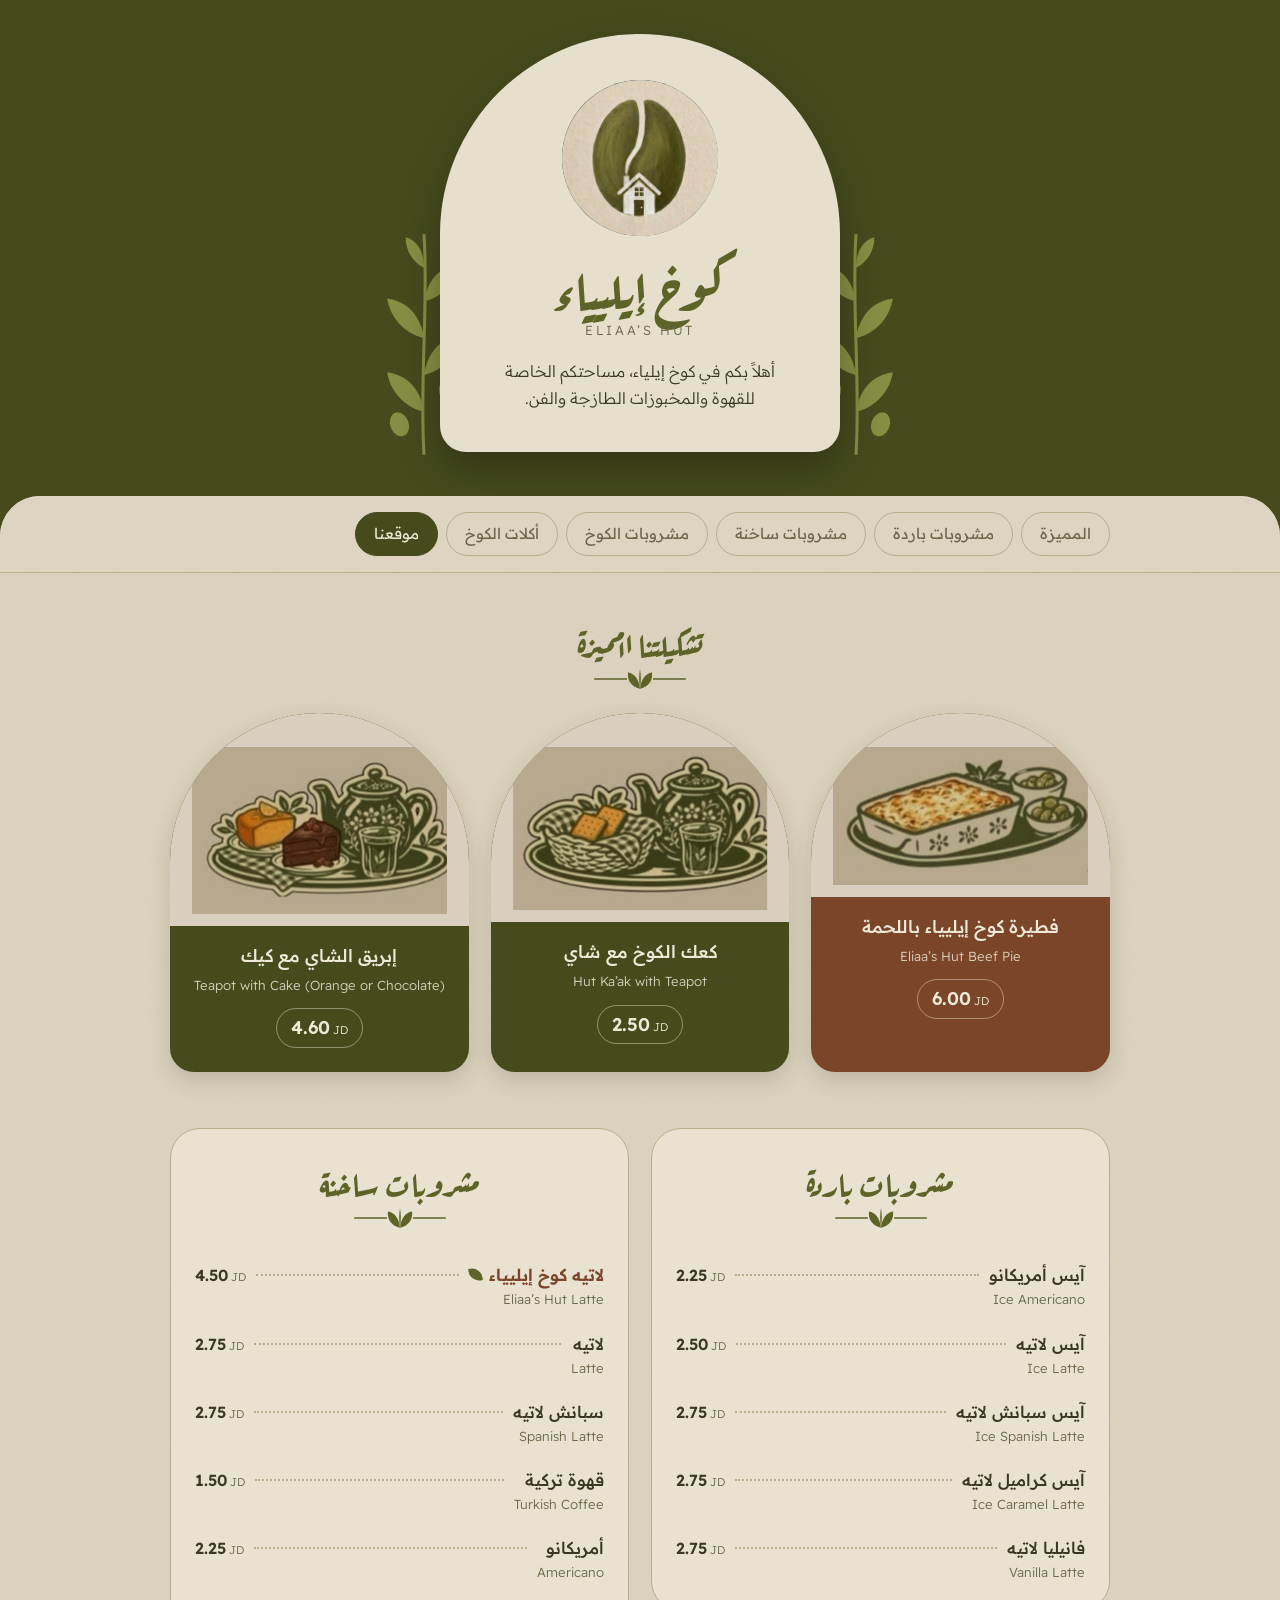
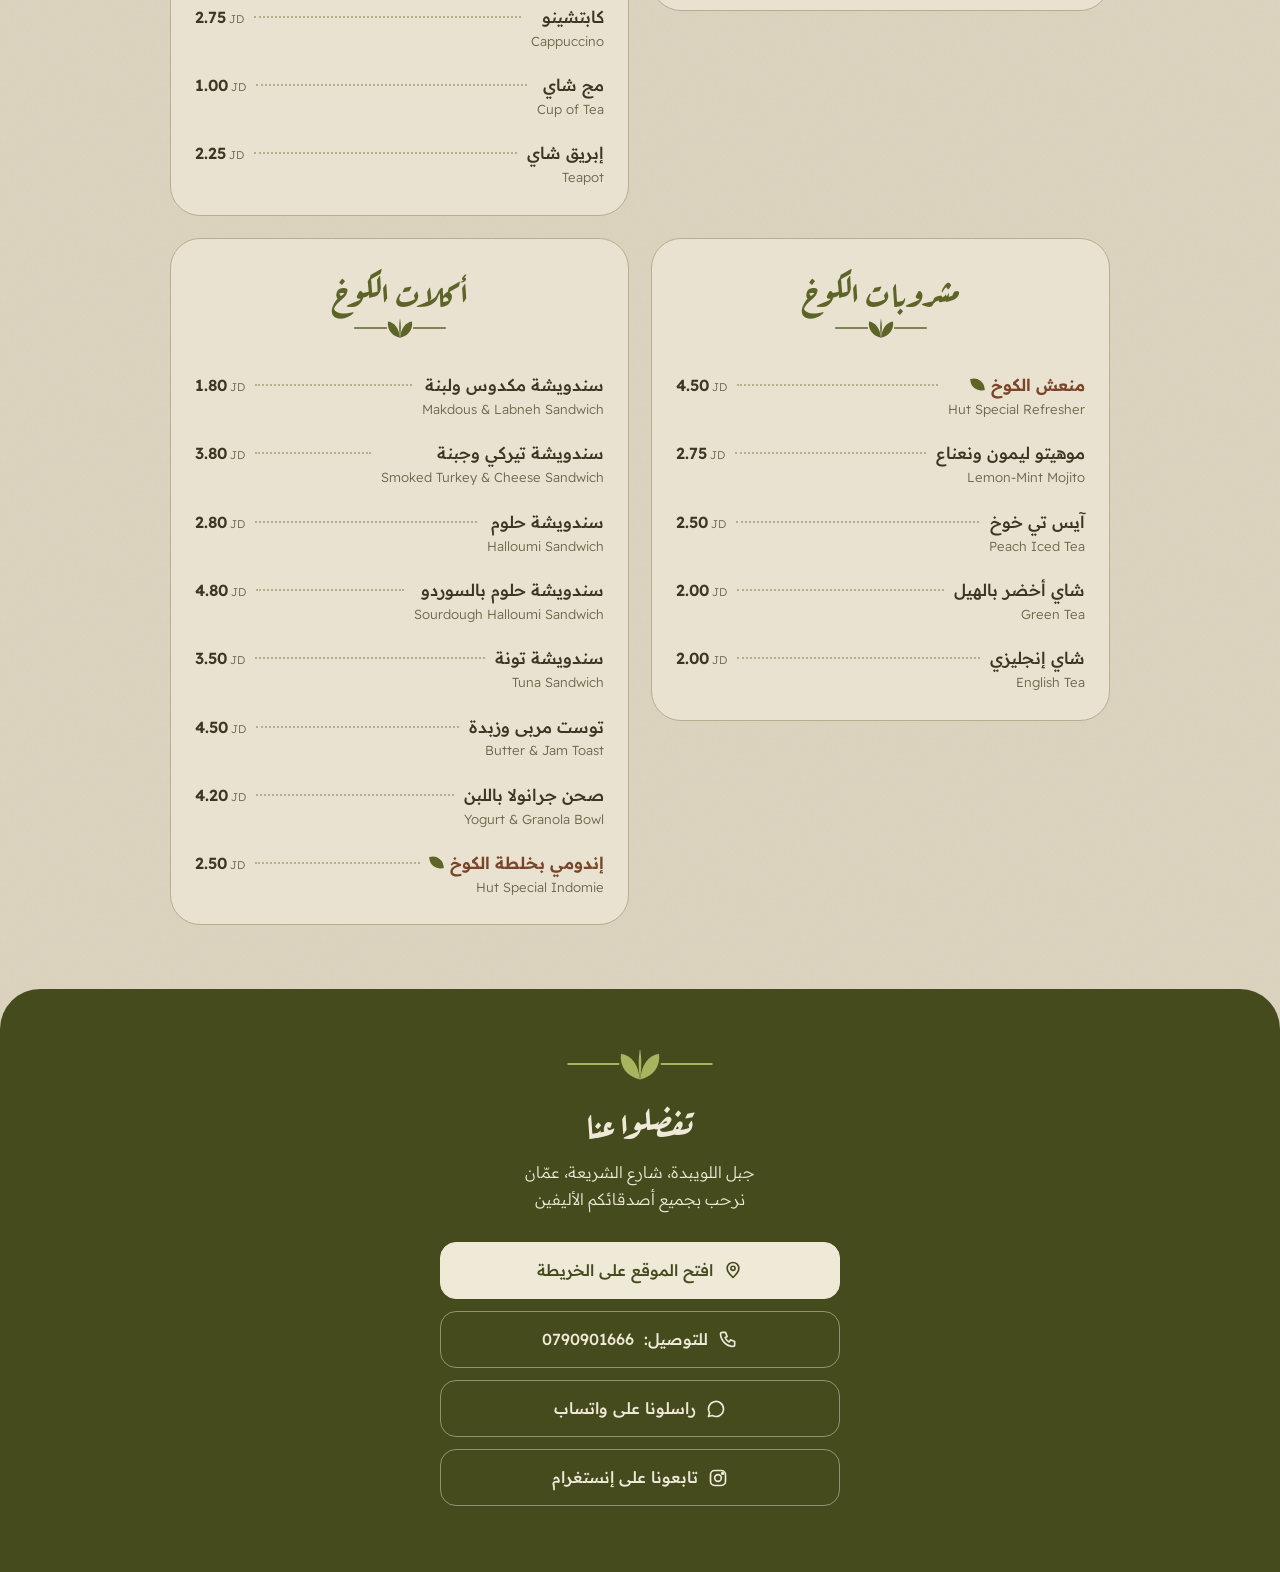
==== commit 72f19fe9: "Update index.html" ====
--- a/index.html
+++ b/index.html
@@ -3,7 +3,7 @@
 <head>
 <meta charset="utf-8">
 <meta name="viewport" content="width=device-width, initial-scale=1, viewport-fit=cover">
-<title>كوخ إيليياء | القائمة</title>
+<title>كوخ إيلياء | القائمة</title>
 <link rel="preconnect" href="https://fonts.googleapis.com">
 <link rel="preconnect" href="https://fonts.gstatic.com" crossorigin>
 <link href="https://fonts.googleapis.com/css2?family=Aref+Ruqaa:wght@400;700&family=Readex+Pro:wght@300;400;500;600&display=swap" rel="stylesheet">
@@ -122,7 +122,7 @@
       <img src="[data-uri]" alt="شعار كوخ إيليياء: حبة بن خضراء وبيت صغير">
       <h1>كوخ إيليياء</h1>
       <p class="en">ELIAA’S HUT</p>
-      <p class="t">أهلاً بكم في كوخ إيليياء، مساحتكم الخاصة للقهوة والمخبوزات الطازجة والفن.</p>
+      <p class="t">أهلاً بكم في كوخ إيلياء، مساحتكم الخاصة للقهوة والمخبوزات الطازجة والفن.</p>
     </div>
   </div>
 </header>
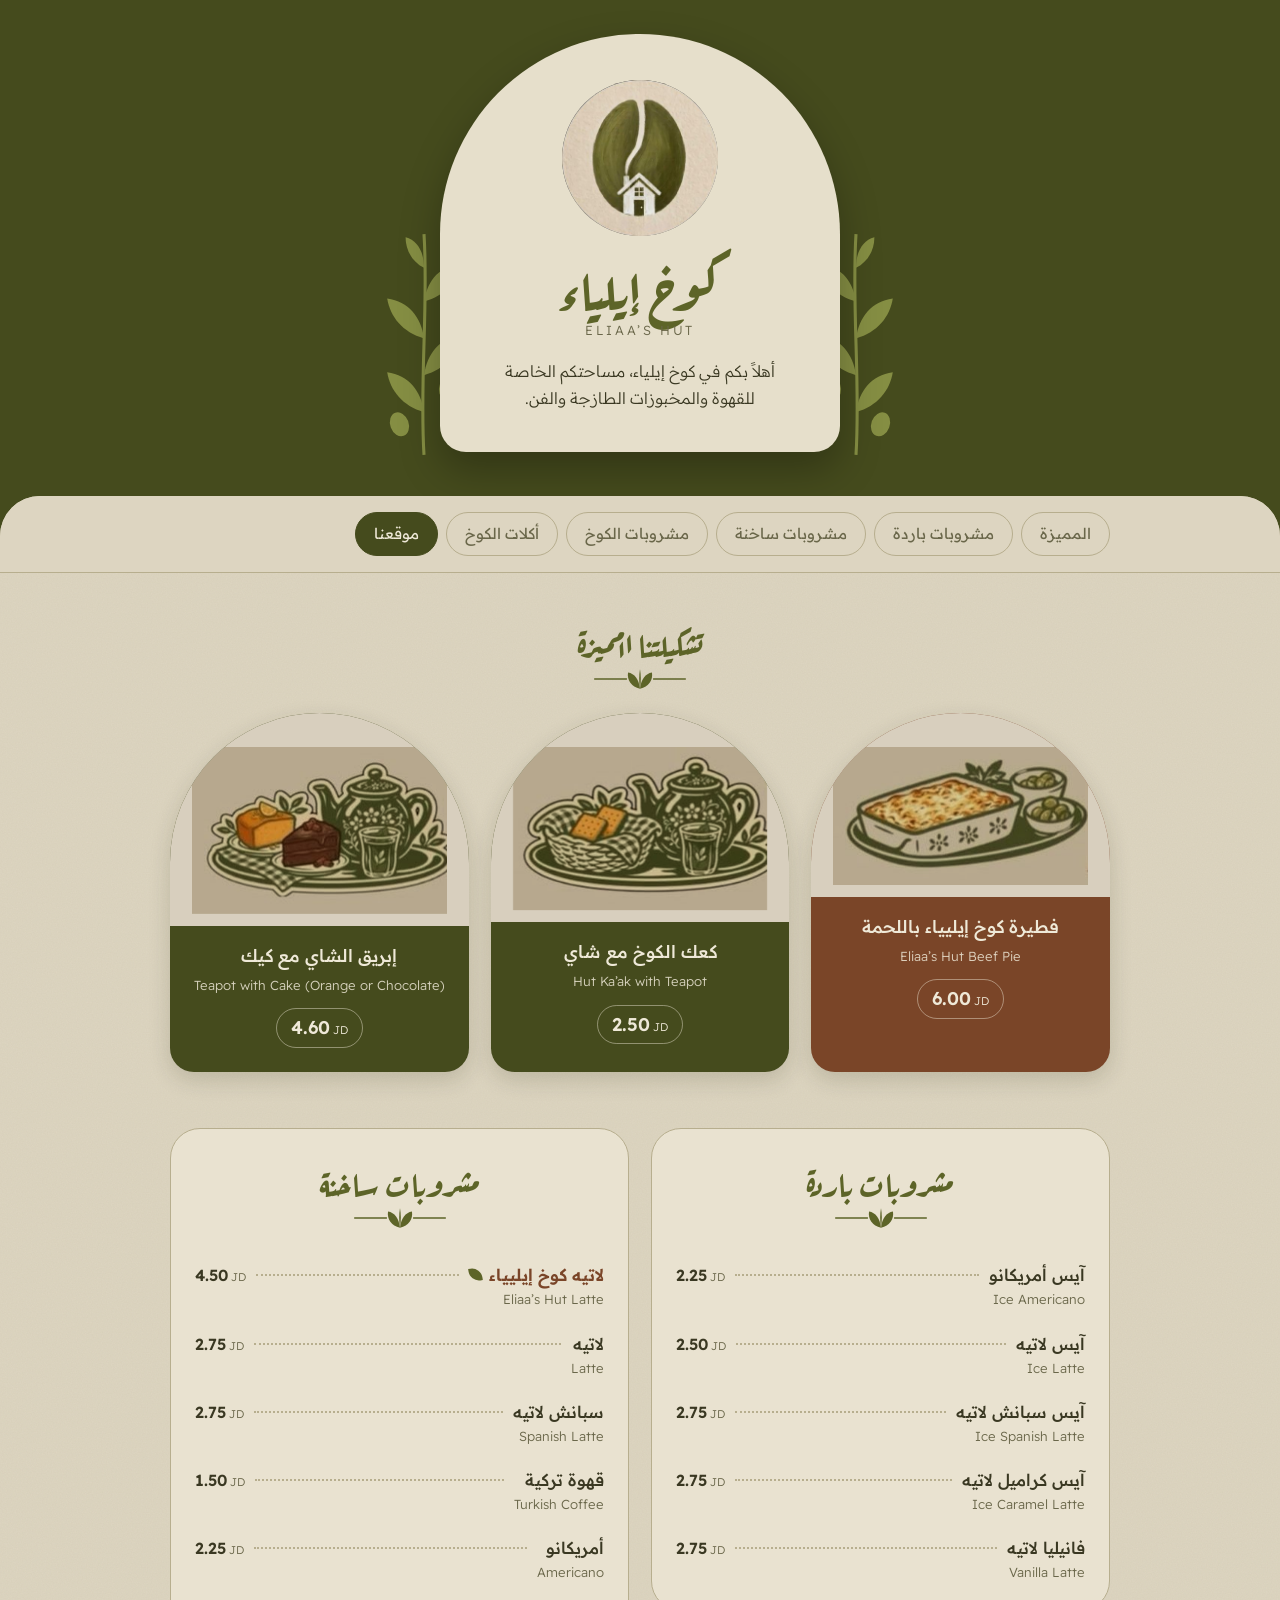
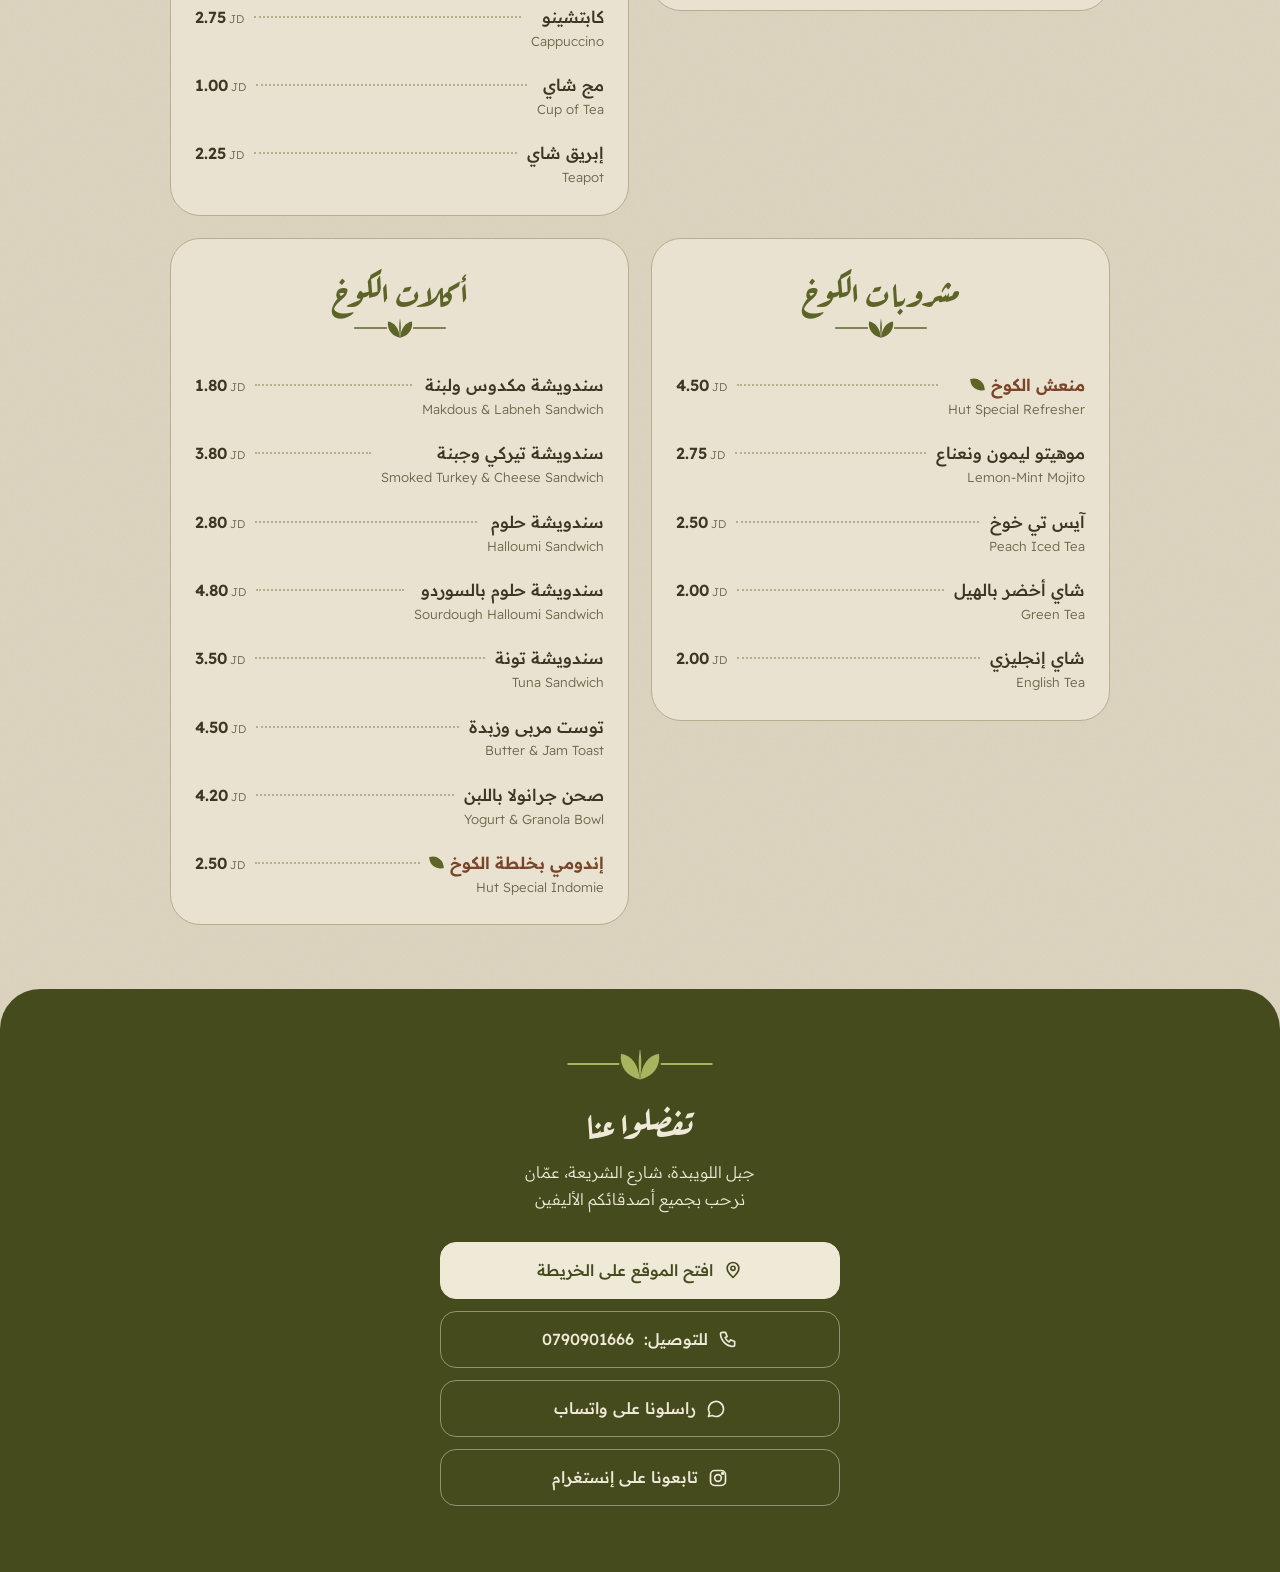
==== commit 5ba0653c: "Update print statement from 'Hello' to 'Goodbye'" ====
--- a/index.html
+++ b/index.html
@@ -120,7 +120,7 @@
     <svg class="twig r" aria-hidden="true"><use href="#twig"/></svg>
     <div class="arch">
       <img src="[data-uri]" alt="شعار كوخ إيليياء: حبة بن خضراء وبيت صغير">
-      <h1>كوخ إيليياء</h1>
+      <h1>كوخ إيلياء</h1>
       <p class="en">ELIAA’S HUT</p>
       <p class="t">أهلاً بكم في كوخ إيلياء، مساحتكم الخاصة للقهوة والمخبوزات الطازجة والفن.</p>
     </div>
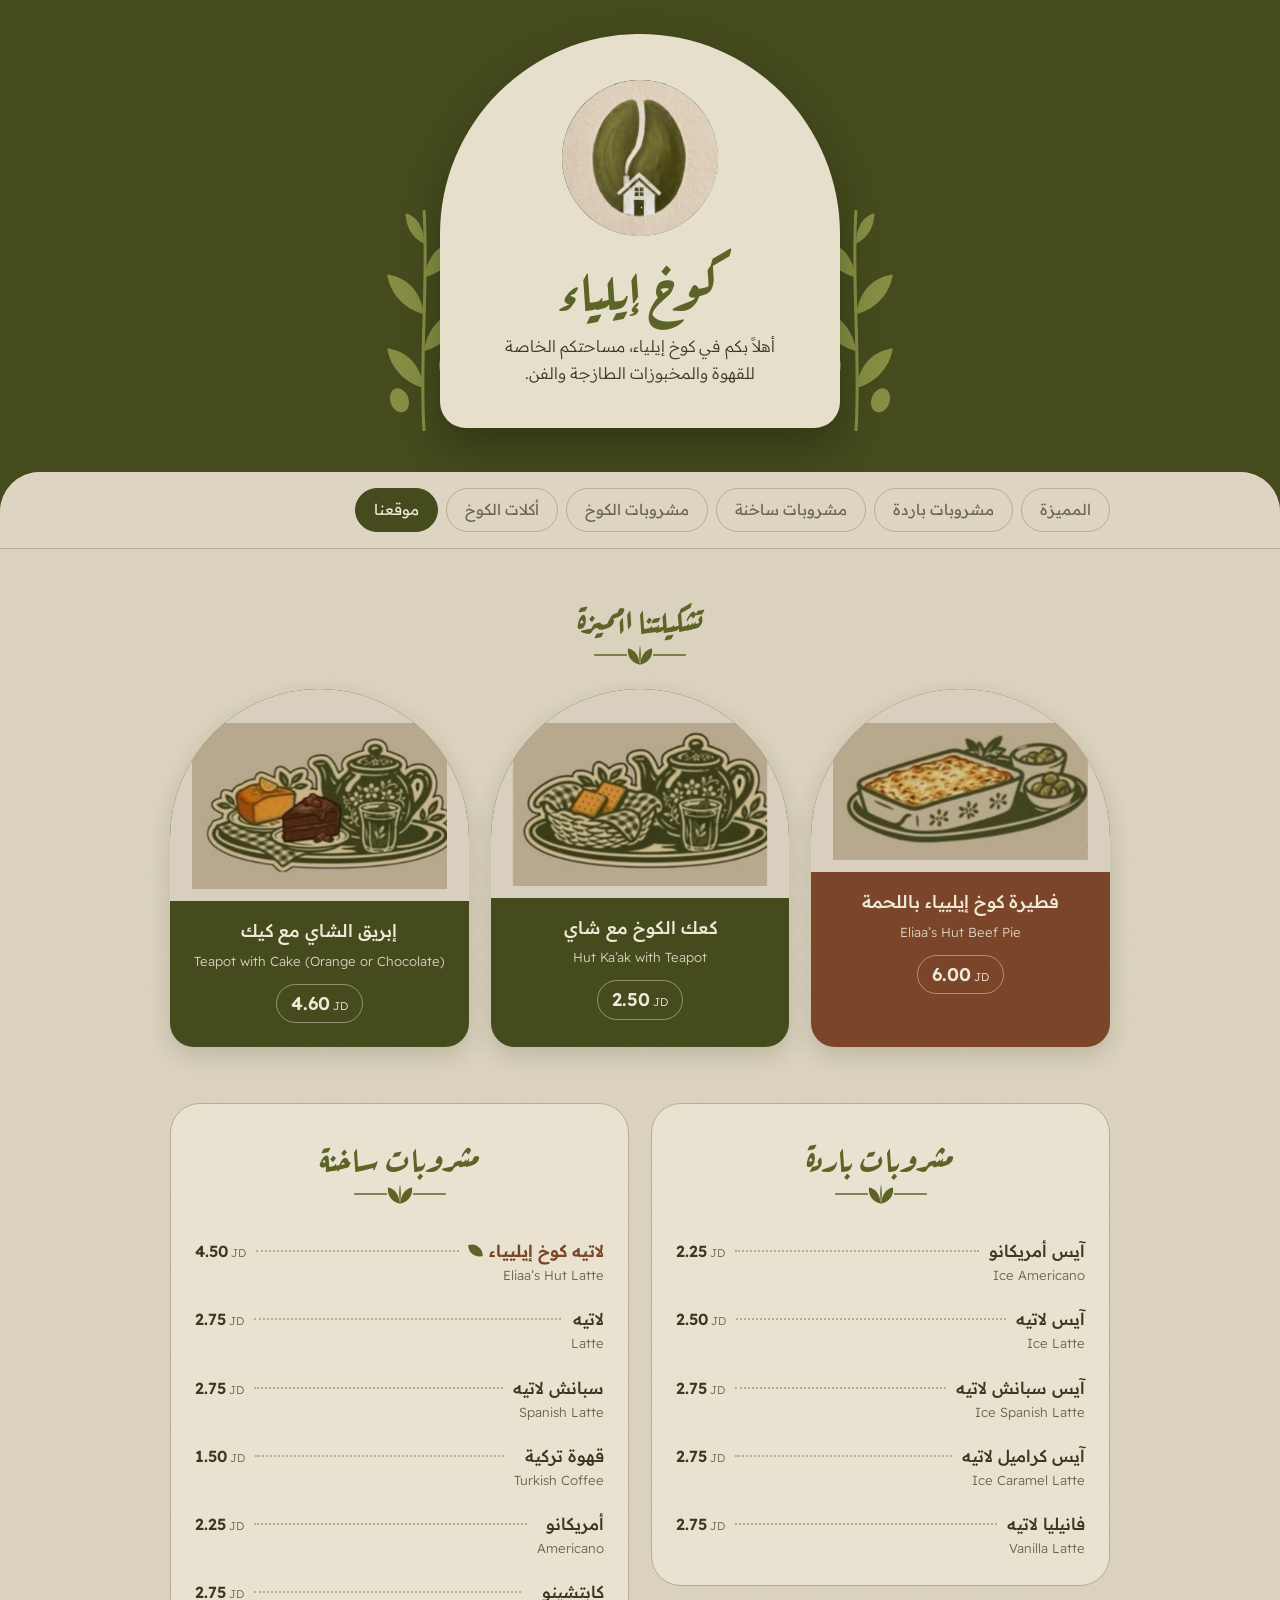
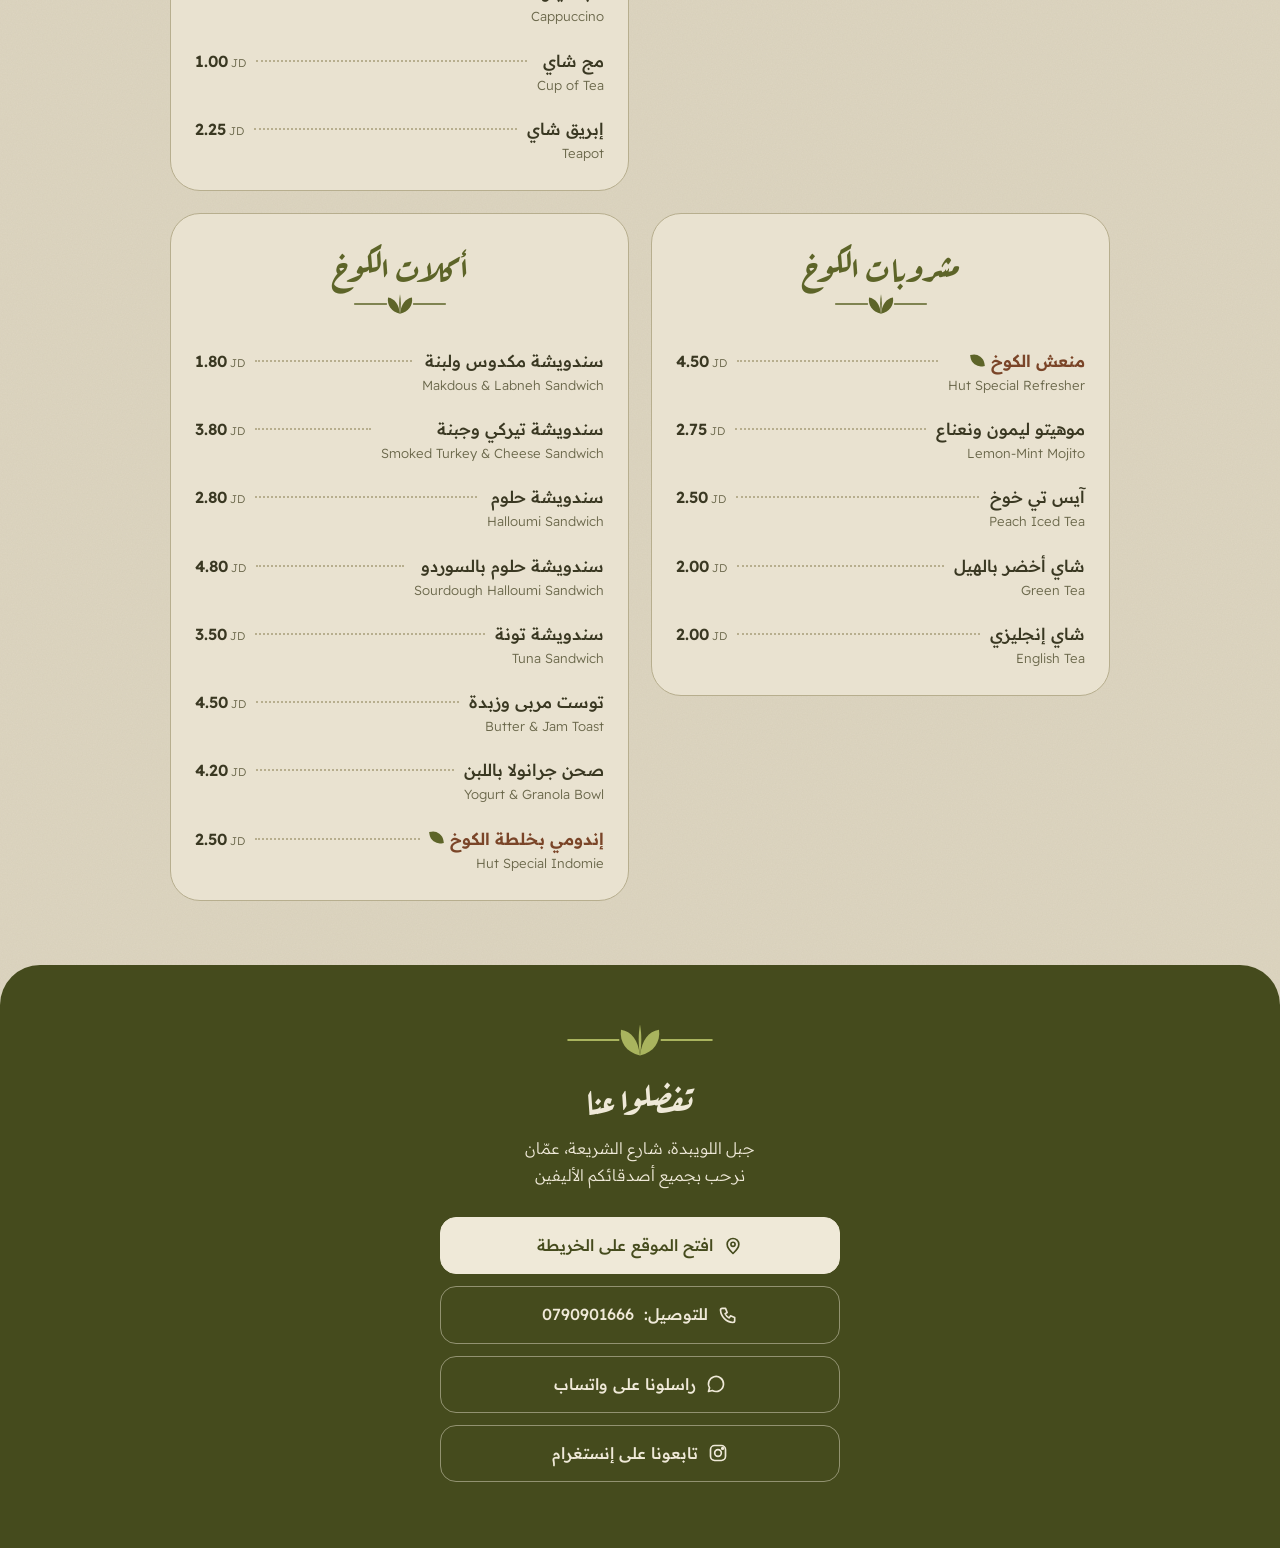
==== commit 0550890f: "Update index.html" ====
--- a/index.html
+++ b/index.html
@@ -121,7 +121,7 @@
     <div class="arch">
       <img src="[data-uri]" alt="شعار كوخ إيليياء: حبة بن خضراء وبيت صغير">
       <h1>كوخ إيلياء</h1>
-      <p class="en">ELIAA’S HUT</p>
+      <p class="en"></p>
       <p class="t">أهلاً بكم في كوخ إيلياء، مساحتكم الخاصة للقهوة والمخبوزات الطازجة والفن.</p>
     </div>
   </div>
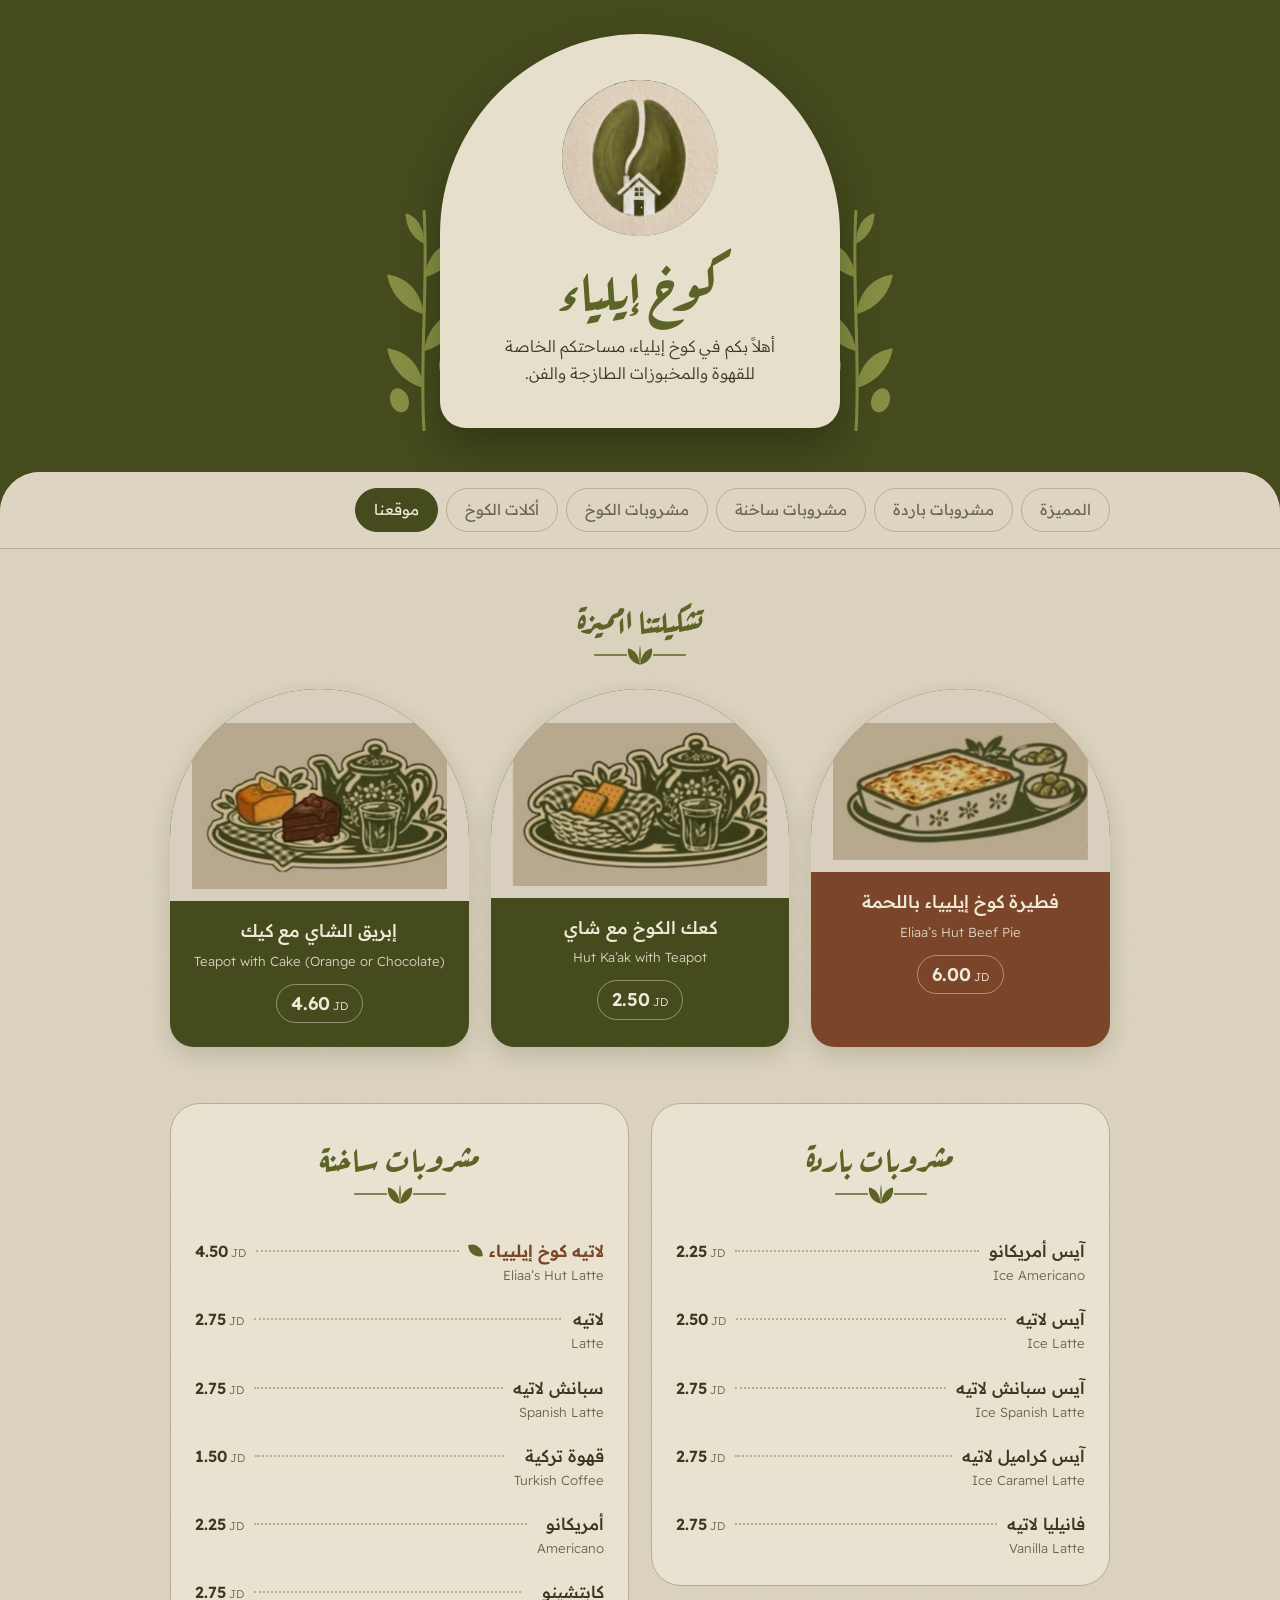
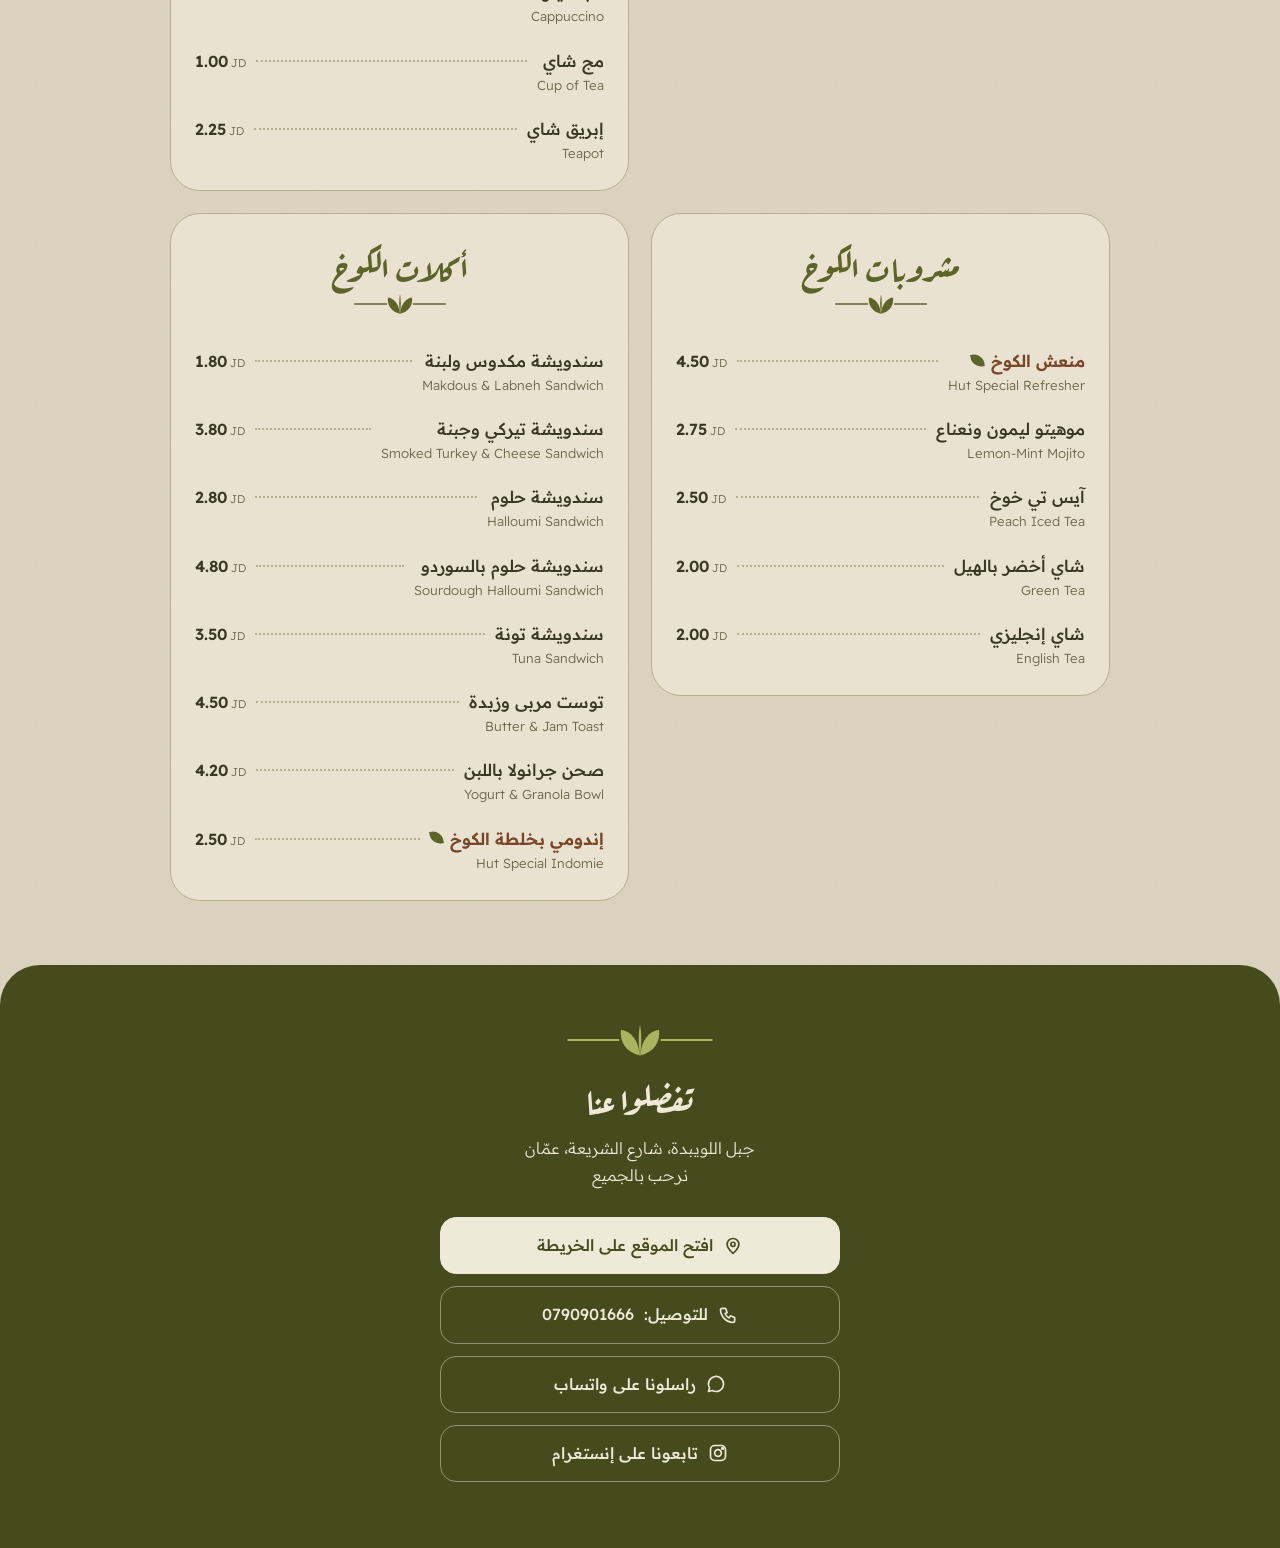
==== commit a3c4e7d1: "Update index.html" ====
--- a/index.html
+++ b/index.html
@@ -145,7 +145,7 @@
   <div class="wrap">
     <svg class="orn" aria-hidden="true"><use href="#leaf"/></svg>
     <h2>تفضلوا عنا</h2>
-    <p class="addr">جبل اللويبدة، شارع الشريعة، عمّان<br>نرحب بجميع أصدقائكم الأليفين</p>
+    <p class="addr">جبل اللويبدة، شارع الشريعة، عمّان<br>نرحب بالجميع  </p>
     <div class="btns">
       <a class="btn main" href="https://maps.app.goo.gl/DpFZ5mfxwwh576C3A" target="_blank" rel="noopener">
         <svg viewBox="0 0 24 24" fill="none" stroke="currentColor" stroke-width="2" stroke-linecap="round" stroke-linejoin="round"><path d="M12 21s7-6.2 7-11a7 7 0 1 0-14 0c0 4.8 7 11 7 11z"/><circle cx="12" cy="10" r="2.5"/></svg>
